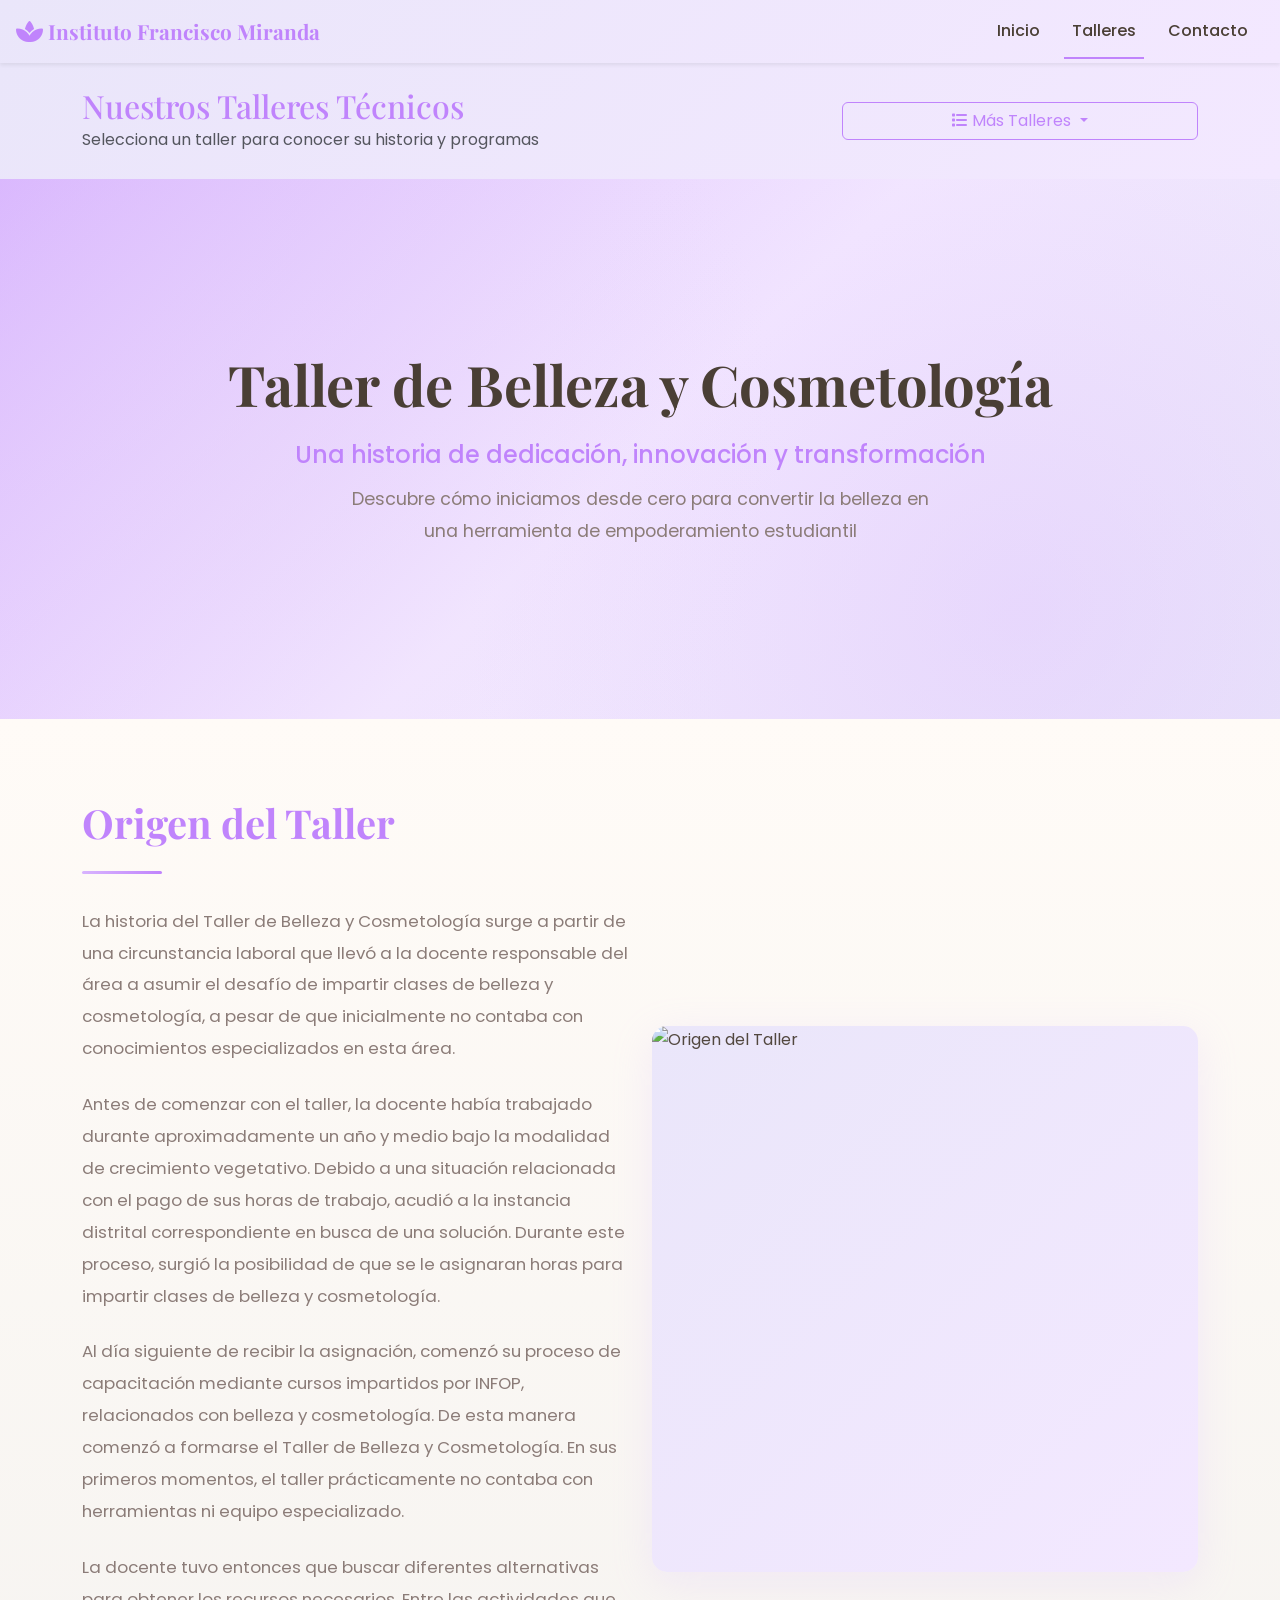
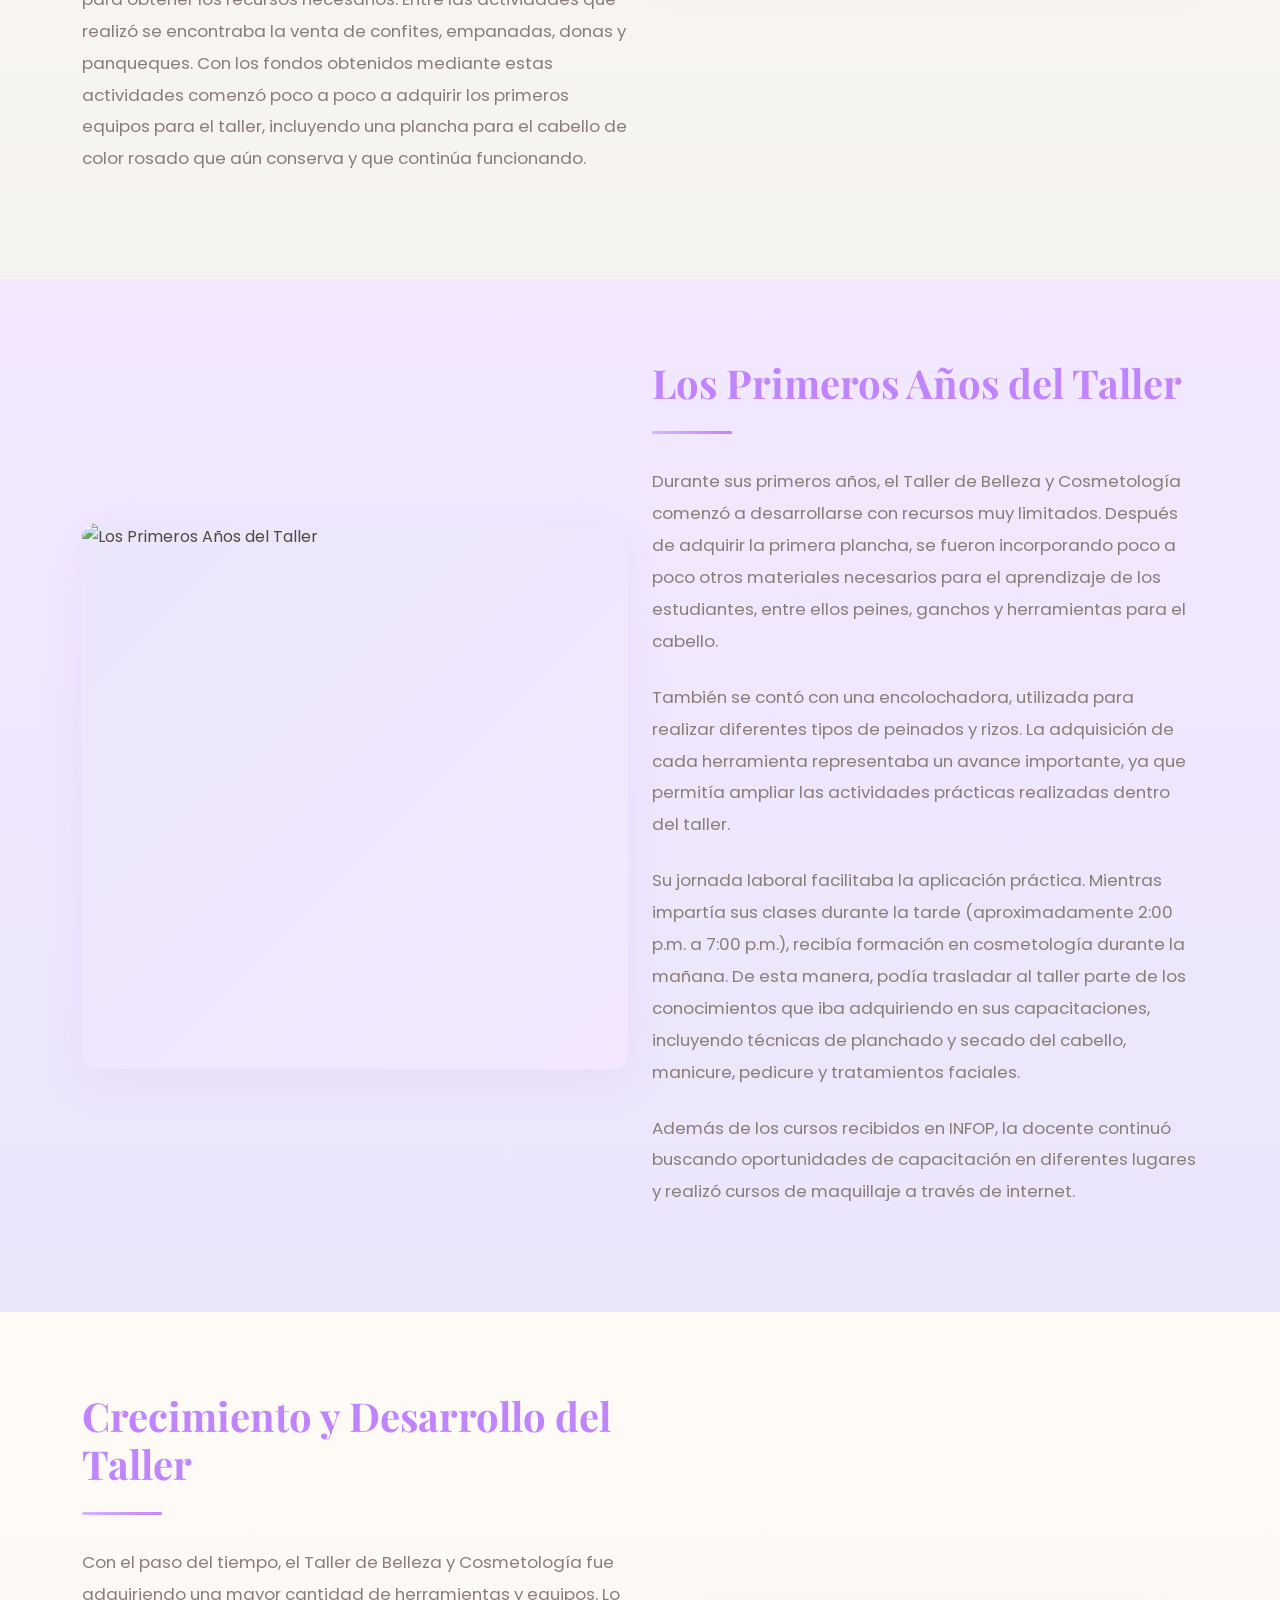
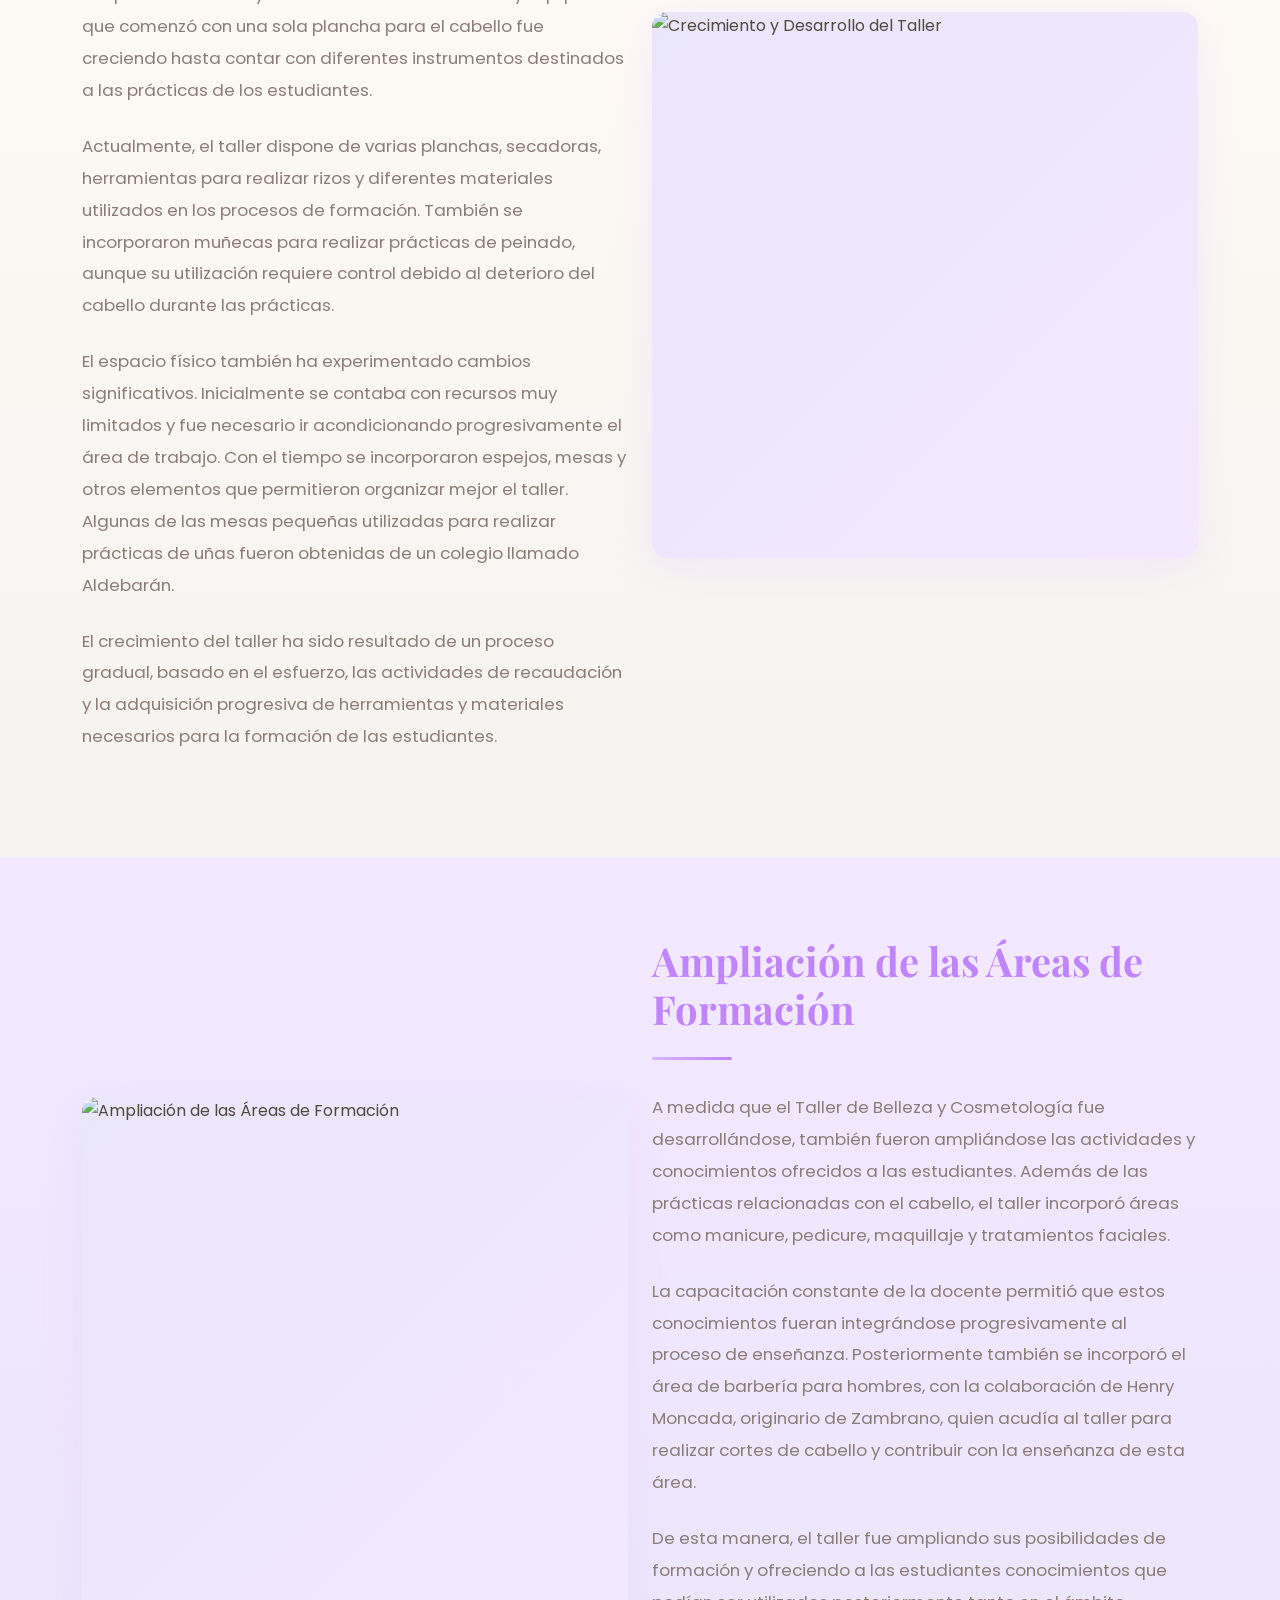
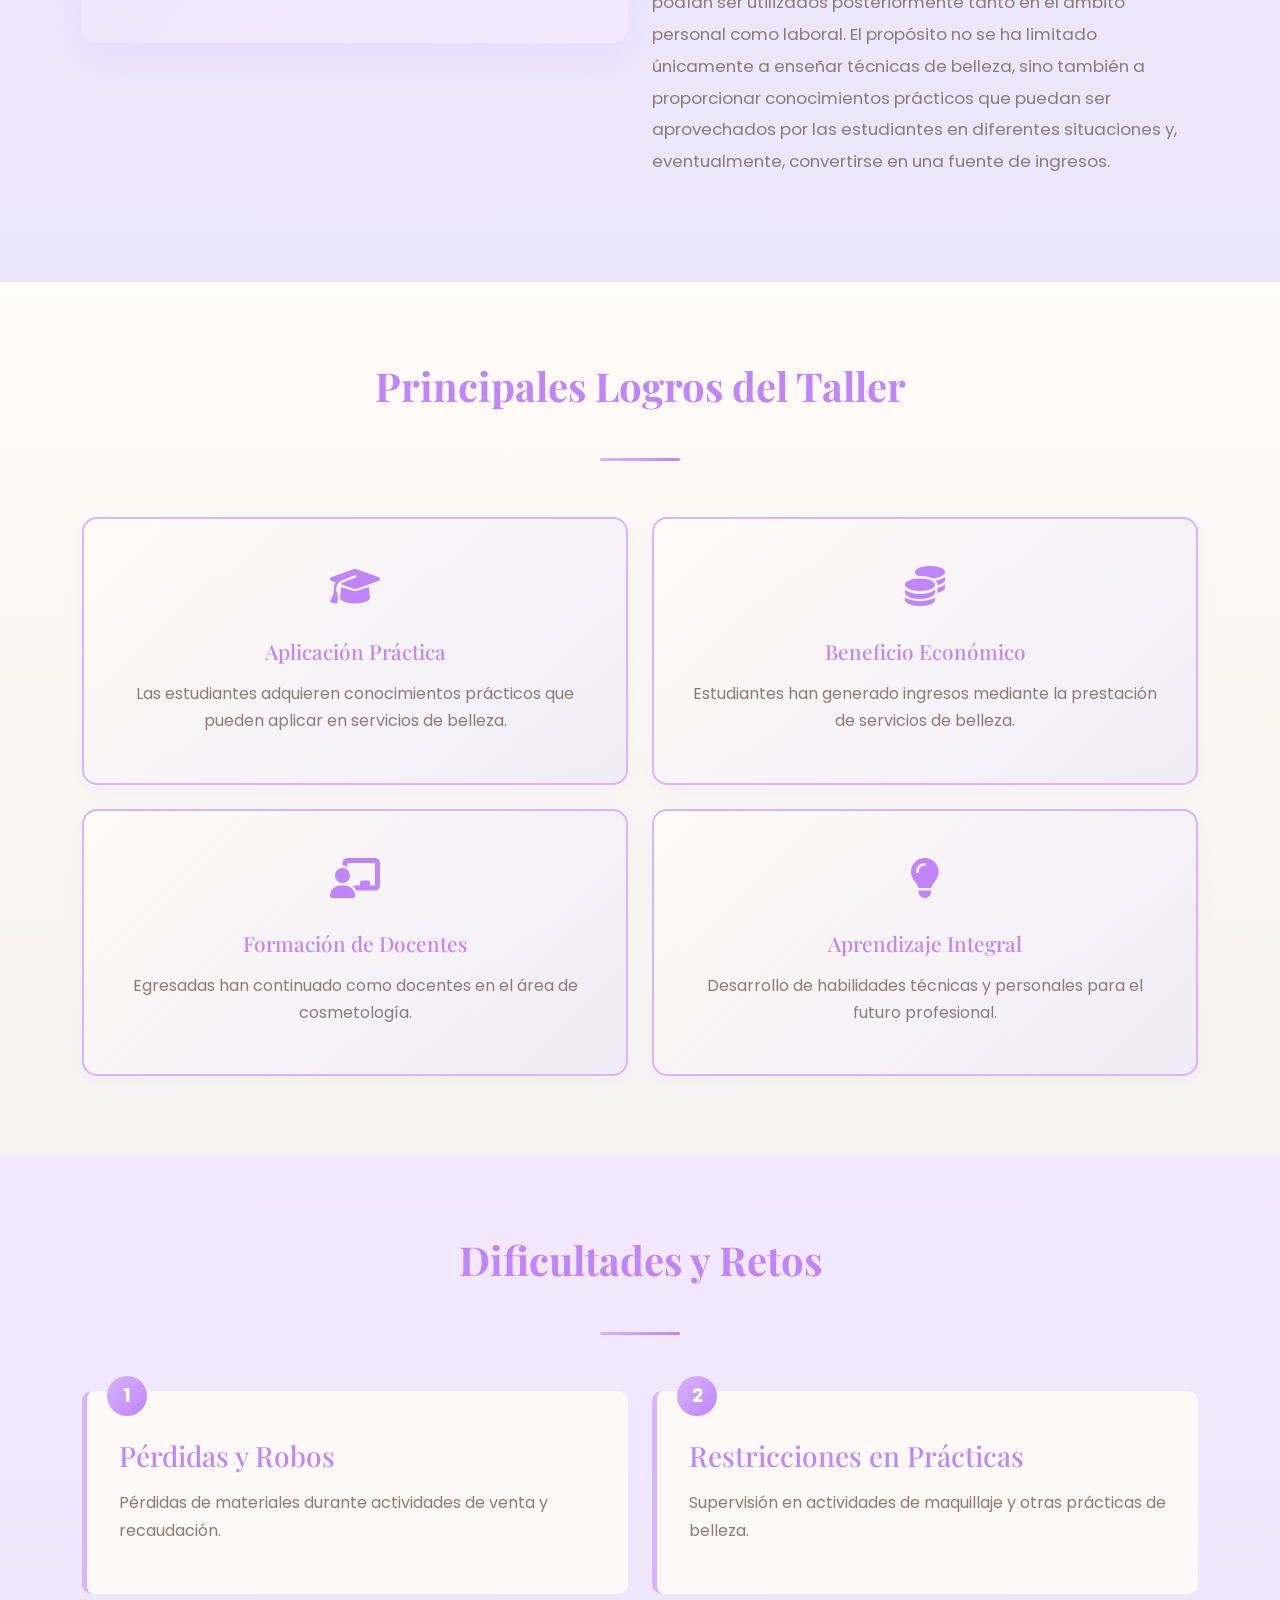
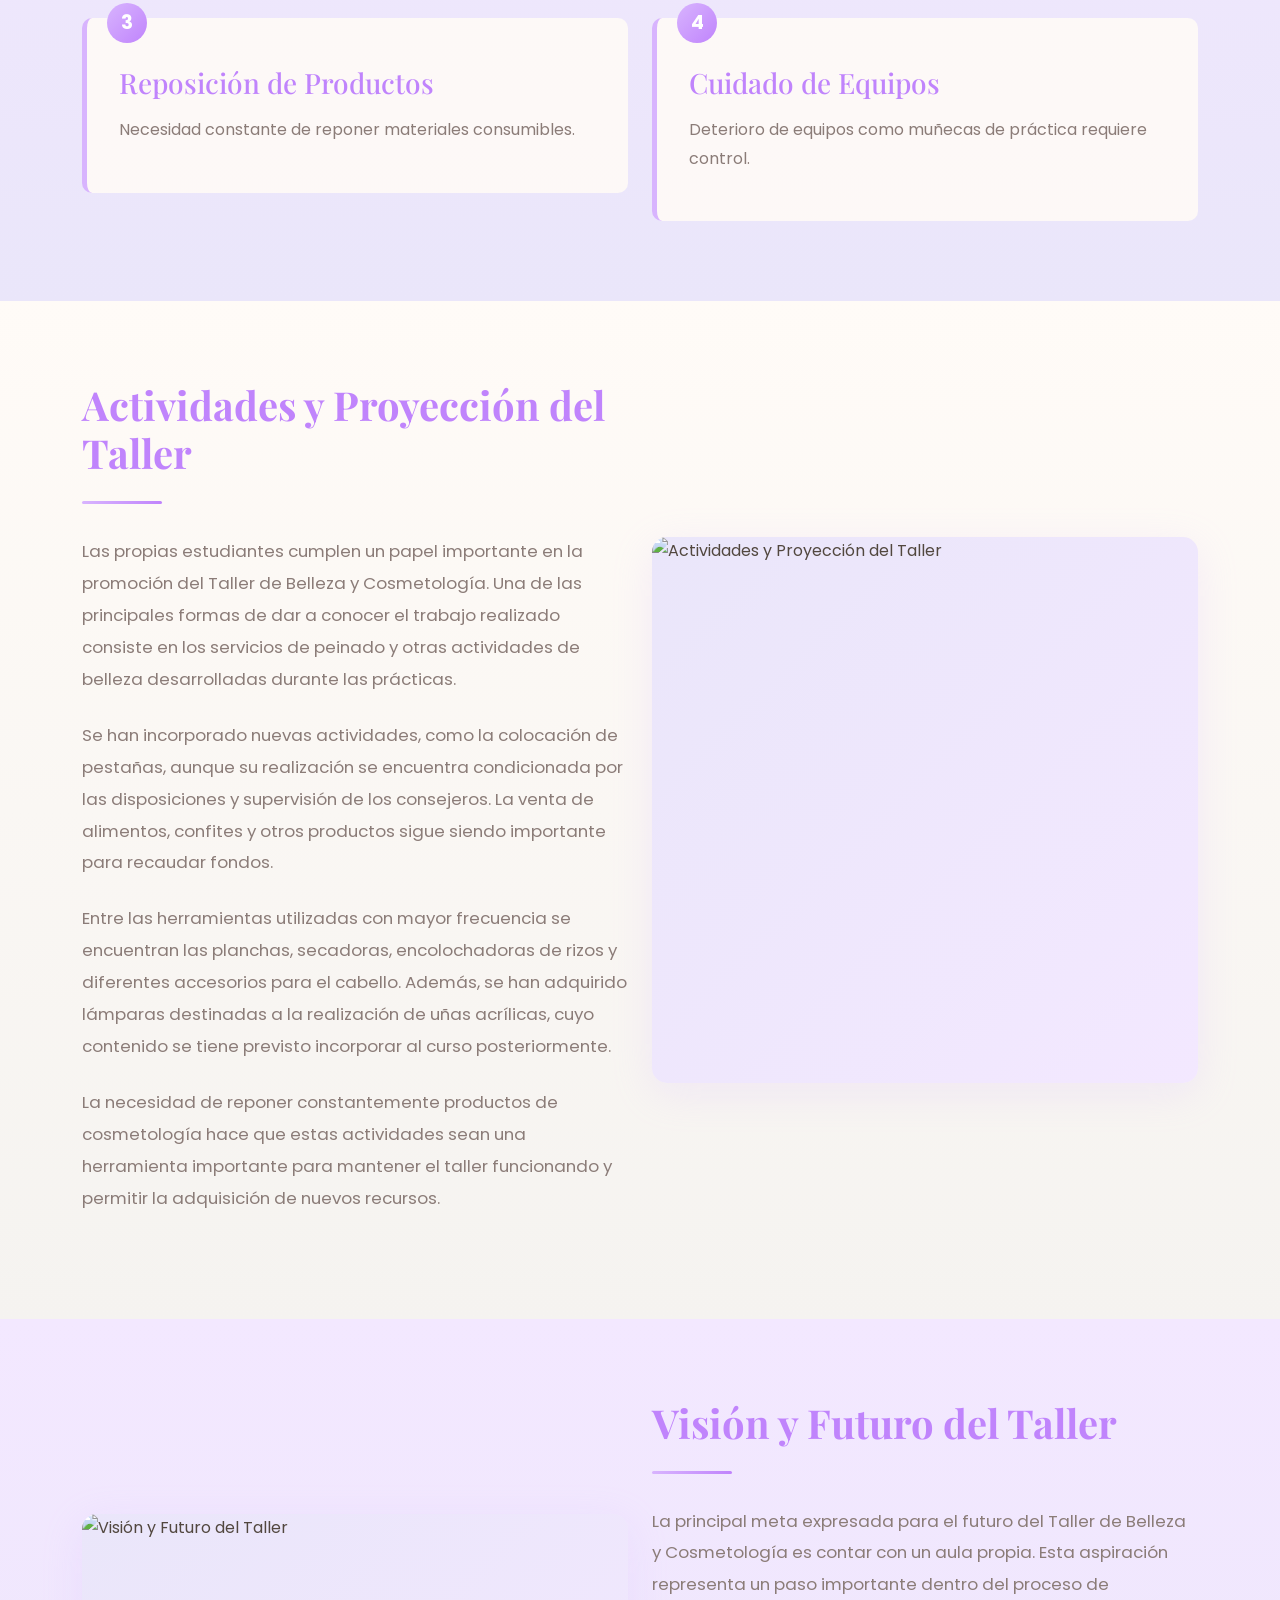
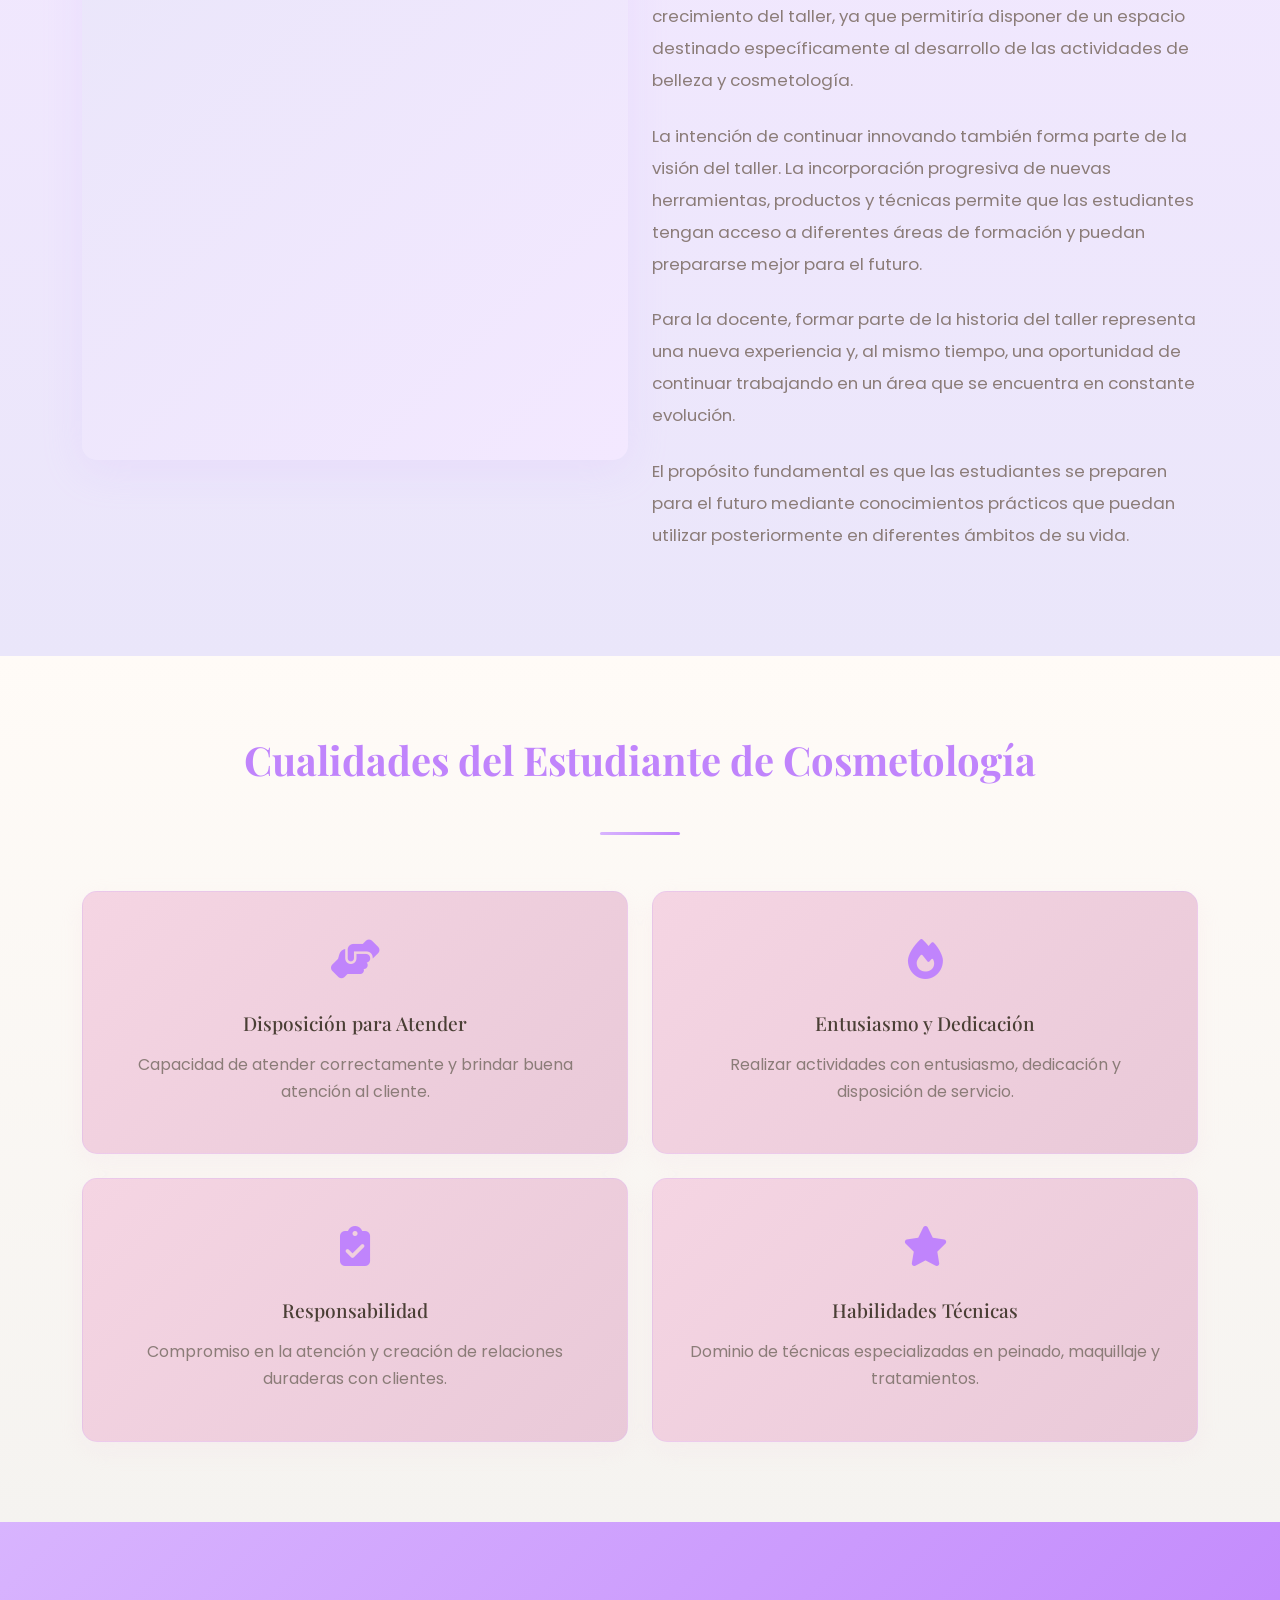
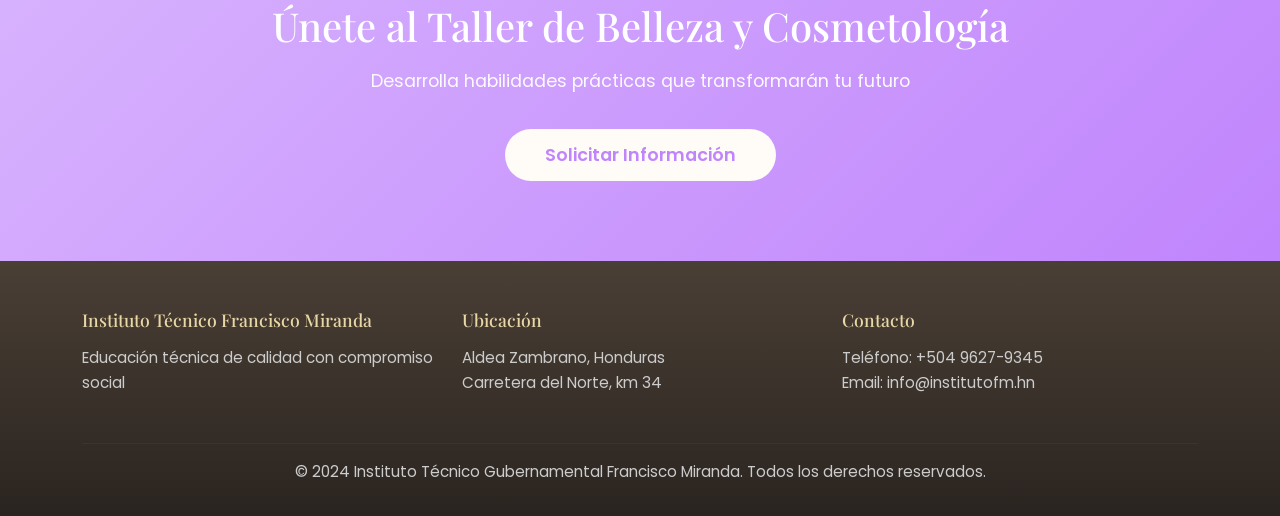
==== talleres.html @ 0678ad34 "aguegue parte de abajo de talleres y todos en cuestion" ====
<!DOCTYPE html>
<html lang="es">
<head>
    <meta charset="UTF-8" />
    <meta name="viewport" content="width=device-width, initial-scale=1.0" />
    <title>Talleres Técnicos - Instituto Técnico Francisco Miranda</title>
    <link href="https://cdn.jsdelivr.net/npm/bootstrap@5.3.2/dist/css/bootstrap.min.css" rel="stylesheet" />
    <link href="https://fonts.googleapis.com/css2?family=Playfair+Display:wght@400;600;700;800&family=Poppins:wght@300;400;500;600;700&display=swap" rel="stylesheet" />
    <link rel="stylesheet" href="https://cdnjs.cloudflare.com/ajax/libs/font-awesome/6.4.0/css/all.min.css" />
    <link rel="stylesheet" href="taller-belleza.css" />
</head>
<body>
    <!-- Navegación -->
    <header class="navbar-wrapper sticky-top shadow-sm">
        <nav class="navbar navbar-expand-lg navbar-light container-fluid px-3">
            <a class="navbar-brand fw-bold" href="index.html">
                <i class="fas fa-spa"></i> Instituto Francisco Miranda
            </a>
            <button class="navbar-toggler" type="button" data-bs-toggle="collapse" data-bs-target="#navbarNav">
                <span class="navbar-toggler-icon"></span>
            </button>
            <div class="collapse navbar-collapse" id="navbarNav">
                <ul class="navbar-nav ms-auto">
                    <li class="nav-item"><a class="nav-link" href="index.html">Inicio</a></li>
                    <li class="nav-item"><a class="nav-link active" href="talleres.html">Talleres</a></li>
                    <li class="nav-item"><a class="nav-link" href="index.html#contacto">Contacto</a></li>
                </ul>
            </div>
        </nav>
    </header>

    <main>
        <!-- Sección de selección de talleres (Dropdown dinámico) -->
        <section class="talleres-selector py-4" style="background: linear-gradient(135deg, #EAE6FA 0%, #F3E8FF 100%);">
            <div class="container">
                <div class="row align-items-center">
                    <div class="col-md-8">
                        <h2 class="mb-0" style="font-family: 'Playfair Display', serif; color: #C084FC;">Nuestros Talleres Técnicos</h2>
                        <p class="text-muted mb-0">Selecciona un taller para conocer su historia y programas</p>
                    </div>
                    <div class="col-md-4">
                        <div class="dropdown">
                            <button class="btn btn-outline-secondary dropdown-toggle w-100" type="button" id="talleresDropdown" data-bs-toggle="dropdown" aria-expanded="false" style="border-color: #C084FC; color: #C084FC;">
                                <i class="fas fa-list"></i> Más Talleres
                            </button>
                            <ul class="dropdown-menu w-100" aria-labelledby="talleresDropdown">
                                <li><a class="dropdown-item" href="#" data-taller="belleza">
                                    <i class="fas fa-spa"></i> Belleza y Cosmetología
                                </a></li>
                                <li><a class="dropdown-item" href="#" data-taller="carpinteria">
                                    <i class="fas fa-hammer"></i> Carpintería y Ebanistería
                                </a></li>
                                <li><hr class="dropdown-divider"></li>
                                <li><a class="dropdown-item disabled" href="#">
                                    <i class="fas fa-bolt"></i> Electricidad <span class="badge bg-warning text-dark ms-2">Próximamente</span>
                                </a></li>
                                <li><a class="dropdown-item disabled" href="#">
                                    <i class="fas fa-home"></i> Hogar <span class="badge bg-warning text-dark ms-2">Próximamente</span>
                                </a></li>
                                <li><a class="dropdown-item disabled" href="#">
                                    <i class="fas fa-scissors"></i> Costura y Confección <span class="badge bg-warning text-dark ms-2">Próximamente</span>
                                </a></li>
                            </ul>
                        </div>
                    </div>
                </div>
            </div>
        </section>

        <!-- Contenedor dinámico de talleres -->
        <div id="taller-content">
            <!-- El contenido se cargará aquí dinámicamente -->
            <div class="container py-5 text-center">
                <div class="spinner-border text-primary" role="status">
                    <span class="visually-hidden">Cargando...</span>
                </div>
                <p class="mt-3">Cargando contenido del taller...</p>
            </div>
        </div>
    </main>

    <!-- Footer -->
    <footer class="footer-section">
        <div class="container">
            <div class="row gy-4">
                <div class="col-md-4">
                    <h5>Instituto Técnico Francisco Miranda</h5>
                    <p>Educación técnica de calidad con compromiso social</p>
                </div>
                <div class="col-md-4">
                    <h5>Ubicación</h5>
                    <p>Aldea Zambrano, Honduras<br>Carretera del Norte, km 34</p>
                </div>
                <div class="col-md-4">
                    <h5>Contacto</h5>
                    <p>Teléfono: +504 9627-9345<br>Email: info@institutofm.hn</p>
                </div>
            </div>
            <hr class="footer-divider">
            <div class="text-center footer-bottom">
                <p>&copy; 2024 Instituto Técnico Gubernamental Francisco Miranda. Todos los derechos reservados.</p>
            </div>
        </div>
    </footer>

    <!-- Scripts -->
    <script src="https://cdn.jsdelivr.net/npm/bootstrap@5.3.2/dist/js/bootstrap.bundle.min.js"></script>
    <!-- Cargar datos de talleres primero -->
    <script src="js/talleres-data.js"></script>
    <!-- Luego cargar el sistema dinámico -->
    <script src="js/talleres-dinamico.js"></script>
    <!-- Script original del taller (para estilos y animaciones) -->
    <script src="taller-belleza.js"></script>
</body>
</html>
---- taller-belleza.css ----
/* ========================================
   ESTILOS TALLER DE BELLEZA Y COSMETOLOGÍA
   Diseño elegante con paleta morada pastel
   ======================================== */

/* ===== VARIABLES DE COLOR Y TIPOGRAFÍA ===== */
:root {
    /* Colores morados pastel y neutros */
    --lilac: #E9D8A6;
    --soft-lavender: #EAE6FA;
    --pastel-violet: #D8B4FE;
    --light-purple: #F3E8FF;
    --darker-purple: #C084FC;
    --soft-gray: #F5F3F0;
    --warm-gray: #D7CCC8;
    --rose-gold: #F5D5E3;
    --accent-rose: #E9C9D8;
    --text-dark: #4A3F35;
    --text-light: #8B7C78;
    --white-cream: #FFFBF7;

    /* Tipografía */
    --font-serif: 'Playfair Display', serif;
    --font-sans: 'Poppins', sans-serif;
}

/* ===== RESET Y ESTILOS GLOBALES ===== */
* {
    margin: 0;
    padding: 0;
    box-sizing: border-box;
}

html {
    scroll-behavior: smooth;
}

body {
    font-family: var(--font-sans);
    background-color: var(--white-cream);
    color: var(--text-dark);
    line-height: 1.8;
}

/* ===== NAVEGACIÓN ===== */
.navbar-wrapper {
    background: linear-gradient(135deg, var(--soft-lavender) 0%, var(--light-purple) 100%);
    box-shadow: 0 2px 8px rgba(216, 180, 254, 0.15);
}

.navbar-brand {
    color: var(--darker-purple) !important;
    font-size: 1.3rem;
    font-family: var(--font-serif);
    transition: all 0.3s ease;
}

.navbar-brand:hover {
    transform: scale(1.05);
    color: var(--pastel-violet) !important;
}

.navbar-brand i {
    font-size: 1.5rem;
}

.nav-link {
    color: var(--text-dark) !important;
    font-weight: 500;
    transition: all 0.3s ease;
    margin: 0 0.5rem;
    position: relative;
}

.nav-link::after {
    content: '';
    position: absolute;
    bottom: -5px;
    left: 0;
    width: 0;
    height: 2px;
    background-color: var(--darker-purple);
    transition: width 0.3s ease;
}

.nav-link:hover::after,
.nav-link.active::after {
    width: 100%;
}

/* ===== SECCIÓN HERO ===== */
.hero-taller {
    position: relative;
    min-height: 60vh;
    background: linear-gradient(135deg, var(--pastel-violet) 0%, var(--light-purple) 50%, var(--soft-lavender) 100%);
    display: flex;
    align-items: center;
    justify-content: center;
    overflow: hidden;
    padding: 4rem 1rem;
}

.hero-overlay-belleza {
    position: absolute;
    top: 0;
    left: 0;
    right: 0;
    bottom: 0;
    background: radial-gradient(circle at 20% 50%, rgba(232, 214, 250, 0.4) 0%, transparent 50%),
                radial-gradient(circle at 80% 80%, rgba(217, 180, 254, 0.3) 0%, transparent 50%);
    animation: gradientShift 8s ease infinite;
}

@keyframes gradientShift {
    0%, 100% { transform: scale(1); }
    50% { transform: scale(1.05); }
}

.hero-content-belleza {
    position: relative;
    z-index: 2;
    text-align: center;
    color: var(--text-dark);
}

.hero-title {
    font-family: var(--font-serif);
    font-size: 3.5rem;
    font-weight: 700;
    margin-bottom: 1rem;
    animation: fadeInDown 0.8s ease;
}

.hero-subtitle {
    font-size: 1.5rem;
    color: var(--darker-purple);
    margin-bottom: 0.5rem;
    font-weight: 500;
    animation: fadeInUp 0.8s ease 0.2s backwards;
}

.hero-description {
    font-size: 1.1rem;
    color: var(--text-light);
    max-width: 600px;
    margin: 0 auto;
    animation: fadeInUp 0.8s ease 0.4s backwards;
}

@keyframes fadeInDown {
    from {
        opacity: 0;
        transform: translateY(-30px);
    }
    to {
        opacity: 1;
        transform: translateY(0);
    }
}

@keyframes fadeInUp {
    from {
        opacity: 0;
        transform: translateY(30px);
    }
    to {
        opacity: 1;
        transform: translateY(0);
    }
}

/* ===== SECCIONES PRINCIPALES ===== */
.taller-container {
    padding: 0;
}

.taller-section {
    padding: 5rem 0;
    transition: all 0.3s ease;
}

.section-light {
    background: linear-gradient(180deg, var(--white-cream) 0%, var(--soft-gray) 100%);
}

.section-dark {
    background: linear-gradient(180deg, var(--light-purple) 0%, var(--soft-lavender) 100%);
}

.section-title {
    font-family: var(--font-serif);
    font-size: 2.5rem;
    font-weight: 700;
    color: var(--darker-purple);
    margin-bottom: 1.5rem;
    transition: all 0.3s ease;
}

.section-title:hover {
    color: var(--pastel-violet);
    transform: translateX(5px);
}

.section-divider {
    width: 80px;
    height: 3px;
    background: linear-gradient(90deg, var(--pastel-violet), var(--darker-purple));
    border-radius: 2px;
    margin-bottom: 2rem;
}

.section-text {
    font-size: 1.05rem;
    color: var(--text-light);
    margin-bottom: 1.5rem;
    line-height: 1.9;
}

/* ===== PLACEHOLDERS DE IMAGEN ===== */
.image-placeholder {
    position: relative;
    border-radius: 15px;
    overflow: hidden;
    aspect-ratio: 1 / 1;
    background: linear-gradient(135deg, var(--soft-lavender), var(--light-purple));
    box-shadow: 0 10px 40px rgba(216, 180, 254, 0.2);
    transition: all 0.4s ease;
    display: flex;
    align-items: center;
    justify-content: center;
    flex-direction: column;
    min-height: 350px;
}

.image-placeholder:hover {
    transform: translateY(-10px);
    box-shadow: 0 15px 50px rgba(216, 180, 254, 0.3);
}

.placeholder-img {
    width: 100%;
    height: 100%;
    object-fit: cover;
    opacity: 0.95;
    transition: opacity 0.3s ease;
}

.image-placeholder:hover .placeholder-img {
    opacity: 1;
}

.placeholder-text {
    position: absolute;
    text-align: center;
    color: var(--text-dark);
    pointer-events: none;
    opacity: 0;
    transition: opacity 0.3s ease;
    background: rgba(255, 251, 247, 0.95);
    padding: 1.5rem;
    border-radius: 12px;
}

.image-placeholder:hover .placeholder-text {
    opacity: 1;
}

.placeholder-text i {
    font-size: 2.5rem;
    color: var(--pastel-violet);
    margin-bottom: 0.5rem;
    display: block;
}

.placeholder-text p {
    font-size: 0.95rem;
    font-weight: 600;
    color: var(--text-dark);
}

/* ===== TARJETAS DE LOGROS ===== */
.achievement-card {
    background: linear-gradient(135deg, rgba(255, 251, 247, 0.8), rgba(234, 230, 250, 0.6));
    border: 2px solid var(--pastel-violet);
    border-radius: 15px;
    padding: 2rem;
    text-align: center;
    transition: all 0.4s ease;
    box-shadow: 0 5px 20px rgba(216, 180, 254, 0.1);
}

.achievement-card:hover {
    transform: translateY(-10px);
    box-shadow: 0 15px 40px rgba(216, 180, 254, 0.25);
    border-color: var(--darker-purple);
    background: linear-gradient(135deg, rgba(255, 251, 247, 1), rgba(243, 232, 255, 0.8));
}

.achievement-icon {
    font-size: 2.5rem;
    color: var(--darker-purple);
    margin-bottom: 1rem;
    transition: all 0.3s ease;
}

.achievement-card:hover .achievement-icon {
    color: var(--pastel-violet);
    transform: scale(1.2) rotate(-5deg);
}

.achievement-card h3 {
    font-family: var(--font-serif);
    font-size: 1.3rem;
    color: var(--darker-purple);
    margin-bottom: 1rem;
}

.achievement-card p {
    color: var(--text-light);
    line-height: 1.7;
}

/* ===== TARJETAS DE RETOS ===== */
.challenge-card {
    background: rgba(255, 251, 247, 0.9);
    border-left: 5px solid var(--pastel-violet);
    border-radius: 10px;
    padding: 2rem;
    transition: all 0.3s ease;
    position: relative;
}

.challenge-card:hover {
    transform: translateX(10px);
    box-shadow: 0 10px 30px rgba(216, 180, 254, 0.2);
    border-left-color: var(--darker-purple);
}

.challenge-number {
    position: absolute;
    top: -15px;
    left: 20px;
    width: 40px;
    height: 40px;
    background: linear-gradient(135deg, var(--pastel-violet), var(--darker-purple));
    border-radius: 50%;
    display: flex;
    align-items: center;
    justify-content: center;
    font-weight: bold;
    color: white;
    font-size: 1.2rem;
}

.challenge-card h3 {
    font-family: var(--font-serif);
    color: var(--darker-purple);
    margin-bottom: 1rem;
    margin-top: 1rem;
}

.challenge-card p {
    color: var(--text-light);
}

/* ===== TARJETAS DE CUALIDADES ===== */
.quality-card {
    background: linear-gradient(135deg, var(--rose-gold) 0%, var(--accent-rose) 100%);
    border-radius: 15px;
    padding: 2rem;
    text-align: center;
    transition: all 0.4s ease;
    box-shadow: 0 8px 25px rgba(245, 213, 227, 0.2);
    border: 1px solid rgba(217, 180, 254, 0.3);
}

.quality-card:hover {
    transform: translateY(-8px) scale(1.02);
    box-shadow: 0 12px 35px rgba(216, 180, 254, 0.3);
}

.quality-icon {
    font-size: 2.5rem;
    color: var(--darker-purple);
    margin-bottom: 1rem;
    transition: all 0.3s ease;
}

.quality-card:hover .quality-icon {
    color: var(--pastel-violet);
    transform: scale(1.3);
}

.quality-card h3 {
    font-family: var(--font-serif);
    font-size: 1.2rem;
    color: var(--text-dark);
    margin-bottom: 1rem;
}

.quality-card p {
    color: var(--text-light);
    line-height: 1.7;
}

/* ===== SECCIÓN DE LLAMADA A LA ACCIÓN ===== */
.cta-section {
    background: linear-gradient(135deg, var(--pastel-violet) 0%, var(--darker-purple) 100%);
    color: white;
    padding: 5rem 2rem;
    text-align: center;
}

.cta-section h2 {
    font-family: var(--font-serif);
    font-size: 2.5rem;
    margin-bottom: 1rem;
}

.cta-section p {
    font-size: 1.1rem;
    margin-bottom: 2rem;
    opacity: 0.95;
}

.btn-cta {
    background: var(--white-cream);
    color: var(--darker-purple);
    padding: 0.8rem 2.5rem;
    font-size: 1.1rem;
    font-weight: 600;
    border: none;
    border-radius: 50px;
    transition: all 0.3s ease;
    display: inline-block;
    text-decoration: none;
}

.btn-cta:hover {
    background: var(--soft-gray);
    transform: scale(1.05);
    box-shadow: 0 10px 30px rgba(0, 0, 0, 0.2);
    color: var(--pastel-violet);
}

/* ===== FOOTER ===== */
.footer-section {
    background: linear-gradient(180deg, var(--text-dark) 0%, #2a2420 100%);
    color: white;
    padding: 3rem 1rem 1rem;
}

.footer-section h5 {
    font-family: var(--font-serif);
    color: var(--lilac);
    margin-bottom: 1rem;
    font-size: 1.1rem;
}

.footer-section p {
    color: #ccc;
    font-size: 0.95rem;
    line-height: 1.6;
}

.footer-divider {
    border-color: rgba(216, 180, 254, 0.2);
    margin: 2rem 0 1rem;
}

.footer-bottom {
    color: #999;
    font-size: 0.9rem;
}

/* ===== RESPONSIVE DESIGN ===== */
@media (max-width: 1024px) {
    .hero-title {
        font-size: 2.5rem;
    }

    .section-title {
        font-size: 2rem;
    }

    .taller-section {
        padding: 3rem 0;
    }
}

@media (max-width: 768px) {
    .hero-taller {
        min-height: 50vh;
        padding: 3rem 1rem;
    }

    .hero-title {
        font-size: 2rem;
    }

    .hero-subtitle {
        font-size: 1.2rem;
    }

    .section-title {
        font-size: 1.6rem;
    }

    .section-divider {
        width: 60px;
        margin-bottom: 1.5rem;
    }

    .image-placeholder {
        min-height: 250px;
        aspect-ratio: auto;
    }

    .nav-link {
        margin: 0.25rem 0;
    }

    .cta-section h2 {
        font-size: 1.8rem;
    }

    .achievement-card,
    .quality-card {
        padding: 1.5rem;
    }

    .challenge-card {
        padding: 1.5rem;
        margin-left: 1rem;
    }
}

@media (max-width: 576px) {
    .hero-taller {
        min-height: 40vh;
    }

    .hero-title {
        font-size: 1.5rem;
    }

    .hero-subtitle {
        font-size: 1rem;
    }

    .hero-description {
        font-size: 0.95rem;
    }

    .section-title {
        font-size: 1.4rem;
    }

    .section-text {
        font-size: 0.95rem;
    }

    .image-placeholder {
        min-height: 200px;
    }

    .taller-section {
        padding: 2rem 0;
    }

    .navbar-brand {
        font-size: 1rem;
    }

    .cta-section {
        padding: 3rem 1.5rem;
    }

    .cta-section h2 {
        font-size: 1.4rem;
    }
}

/* ===== ANIMACIONES Y TRANSICIONES ===== */
@keyframes slideIn {
    from {
        opacity: 0;
        transform: translateX(-20px);
    }
    to {
        opacity: 1;
        transform: translateX(0);
    }
}

.section-light .row > div {
    animation: slideIn 0.6s ease;
}

/* Efecto de scroll suave para elementos */
.taller-section {
    opacity: 0;
    animation: fadeInUp 0.8s ease forwards;
}

/* Mejora de accesibilidad */
@media (prefers-reduced-motion: reduce) {
    * {
        animation: none !important;
        transition: none !important;
    }
}

/* Focus visible para navegación por teclado */
.nav-link:focus-visible,
.btn-cta:focus-visible,
.achievement-card:focus-visible,
.quality-card:focus-visible {
    outline: 2px solid var(--pastel-violet);
    outline-offset: 2px;
}
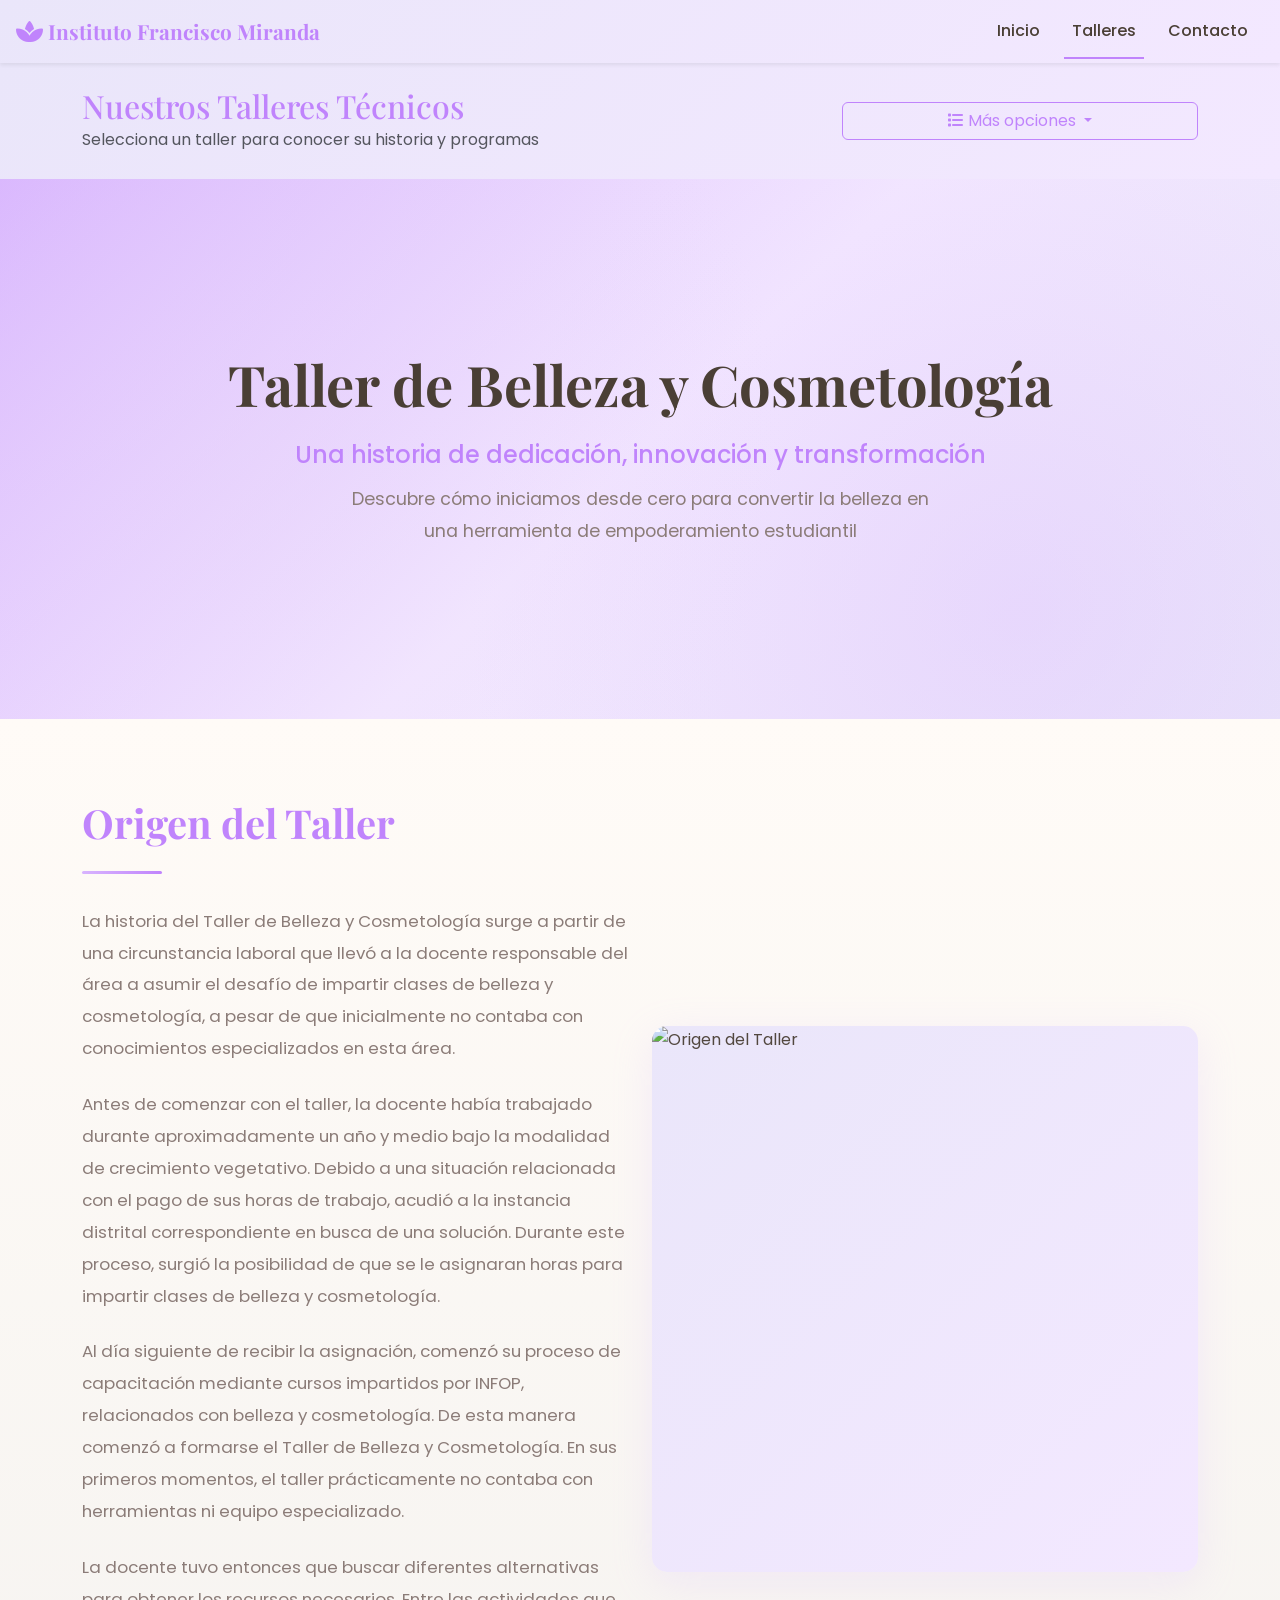
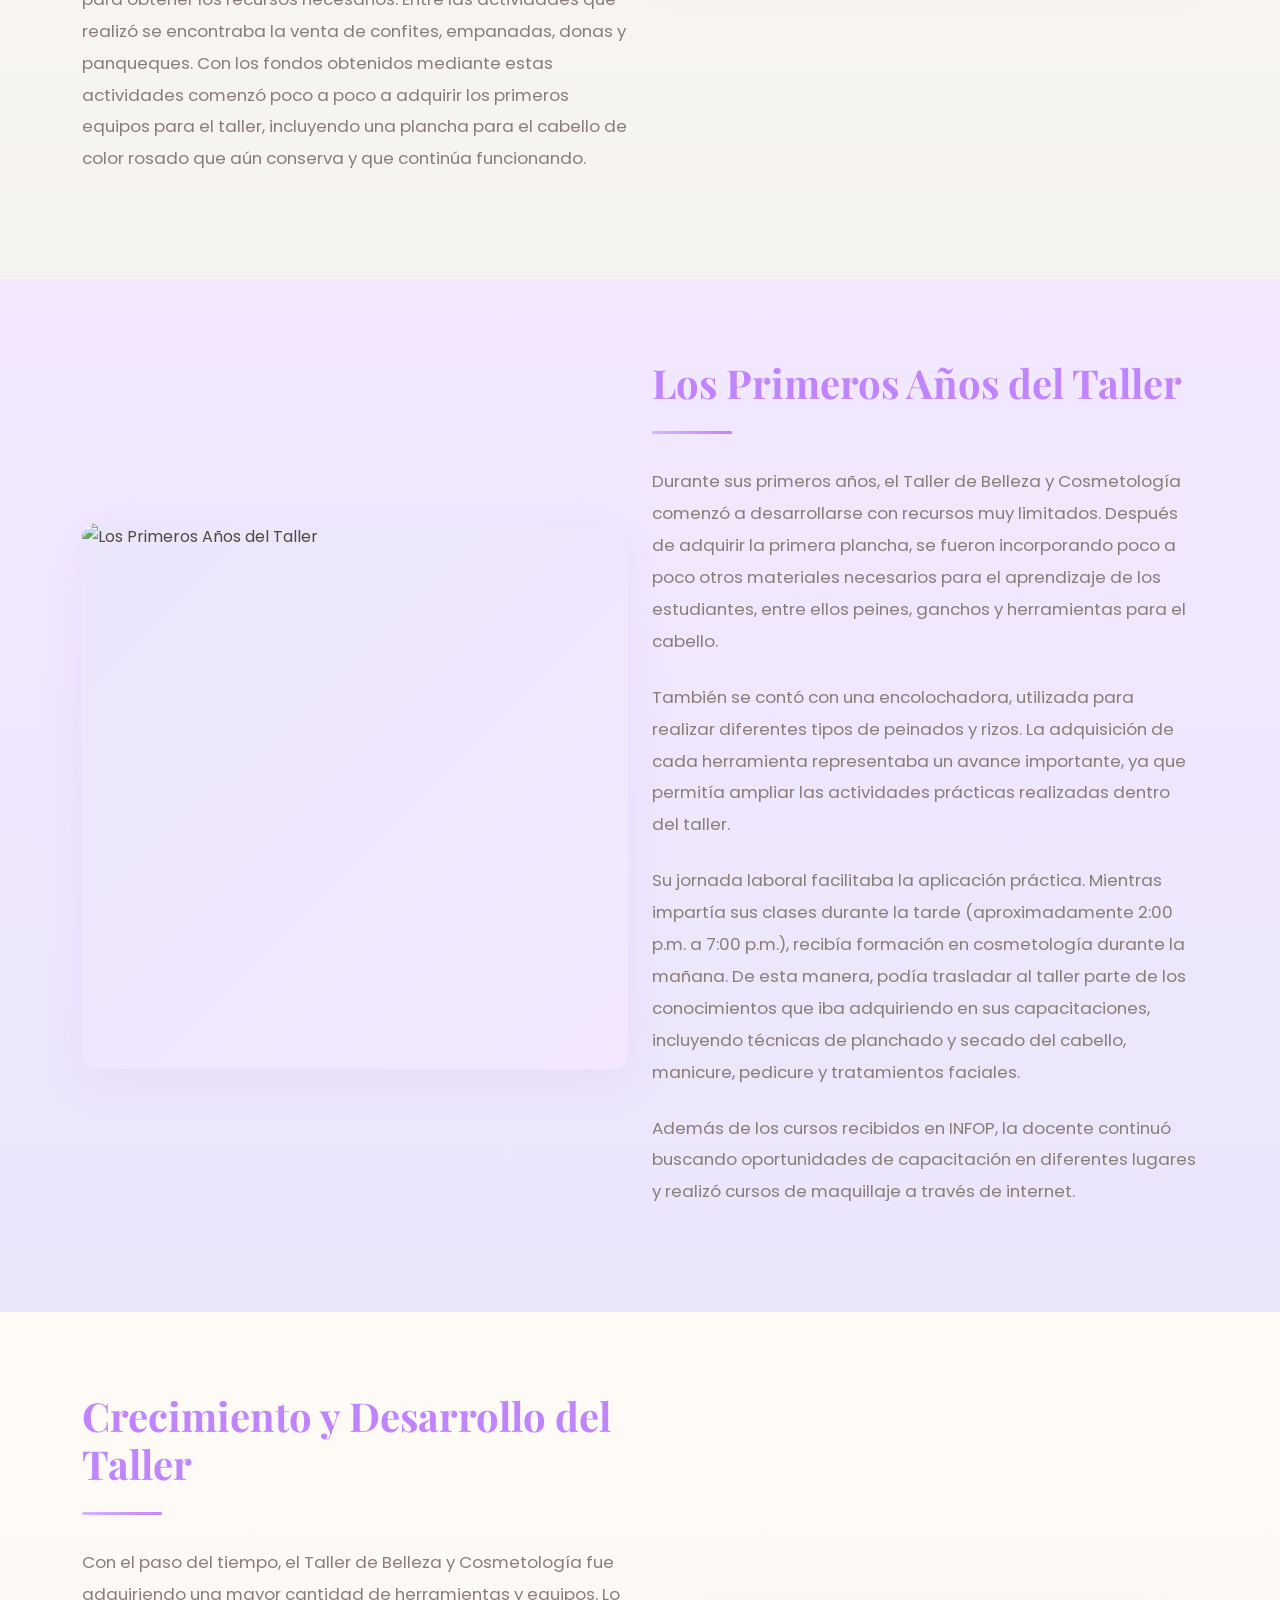
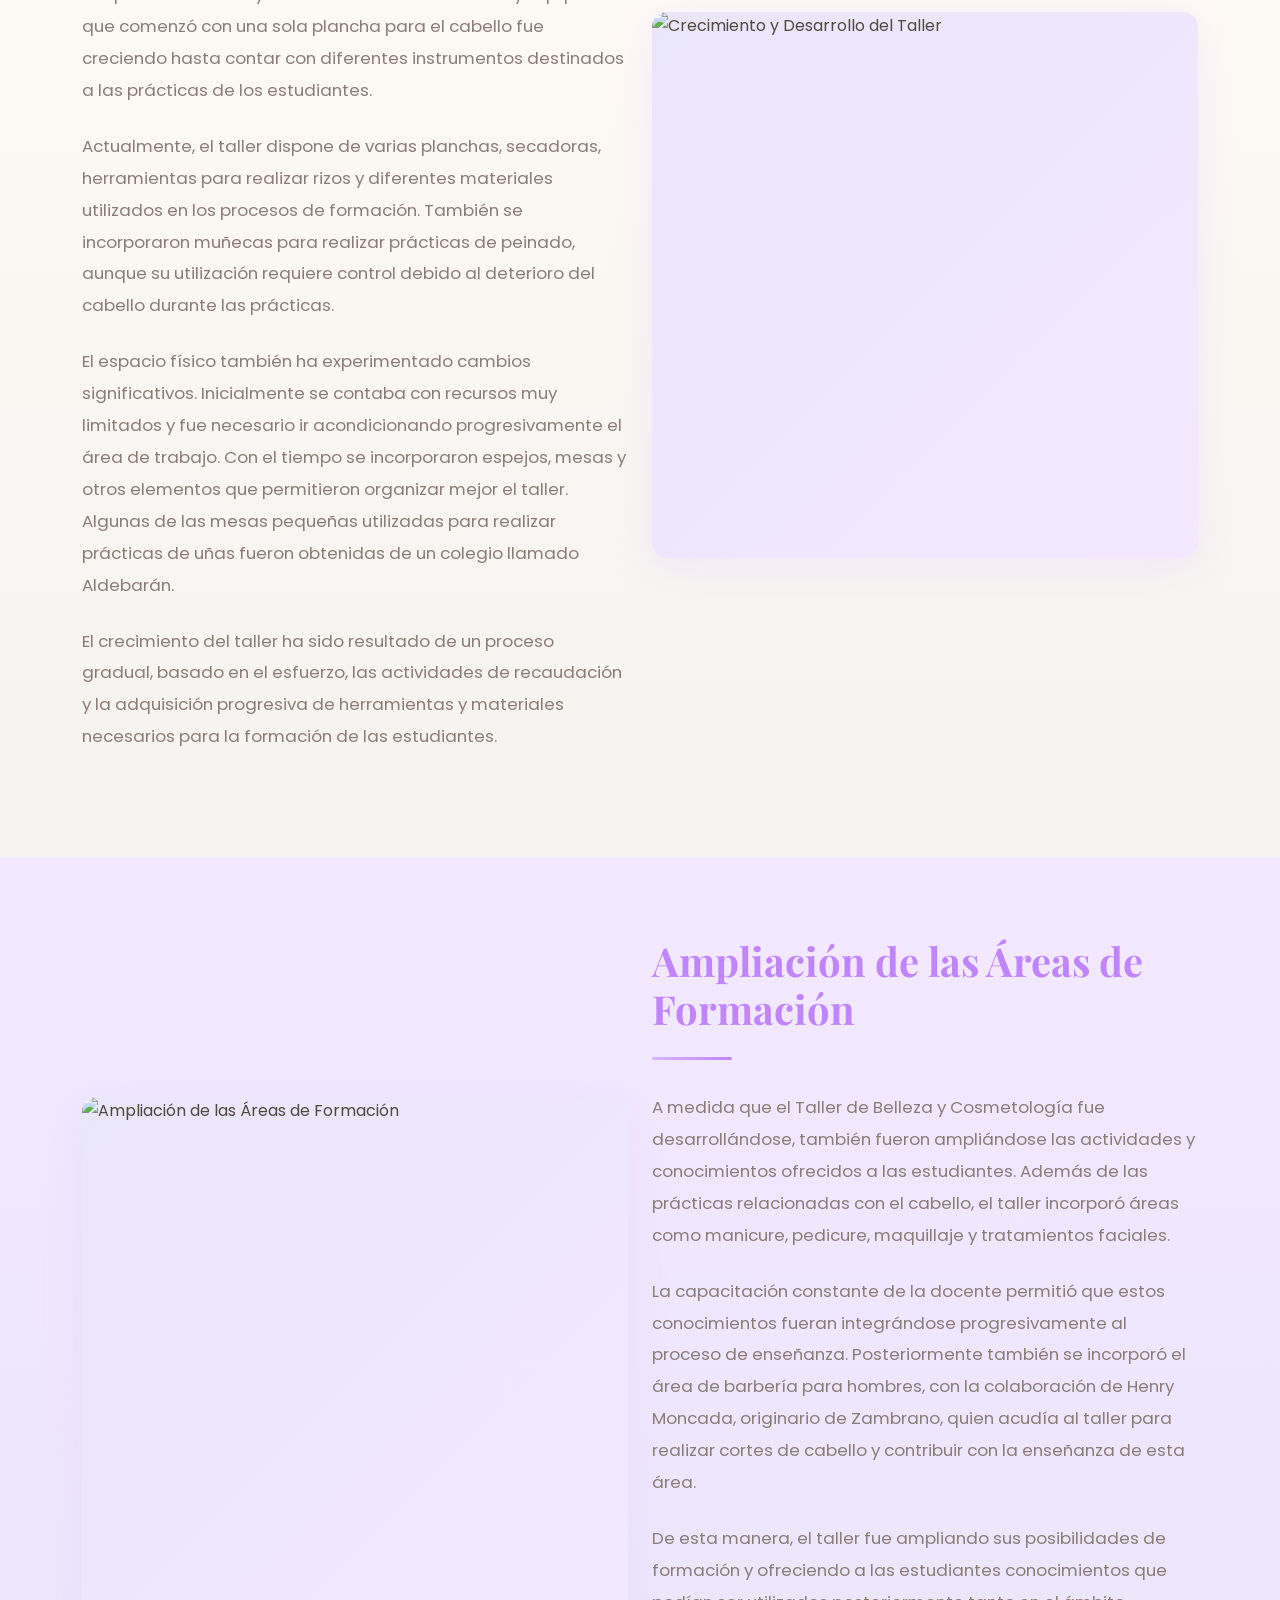
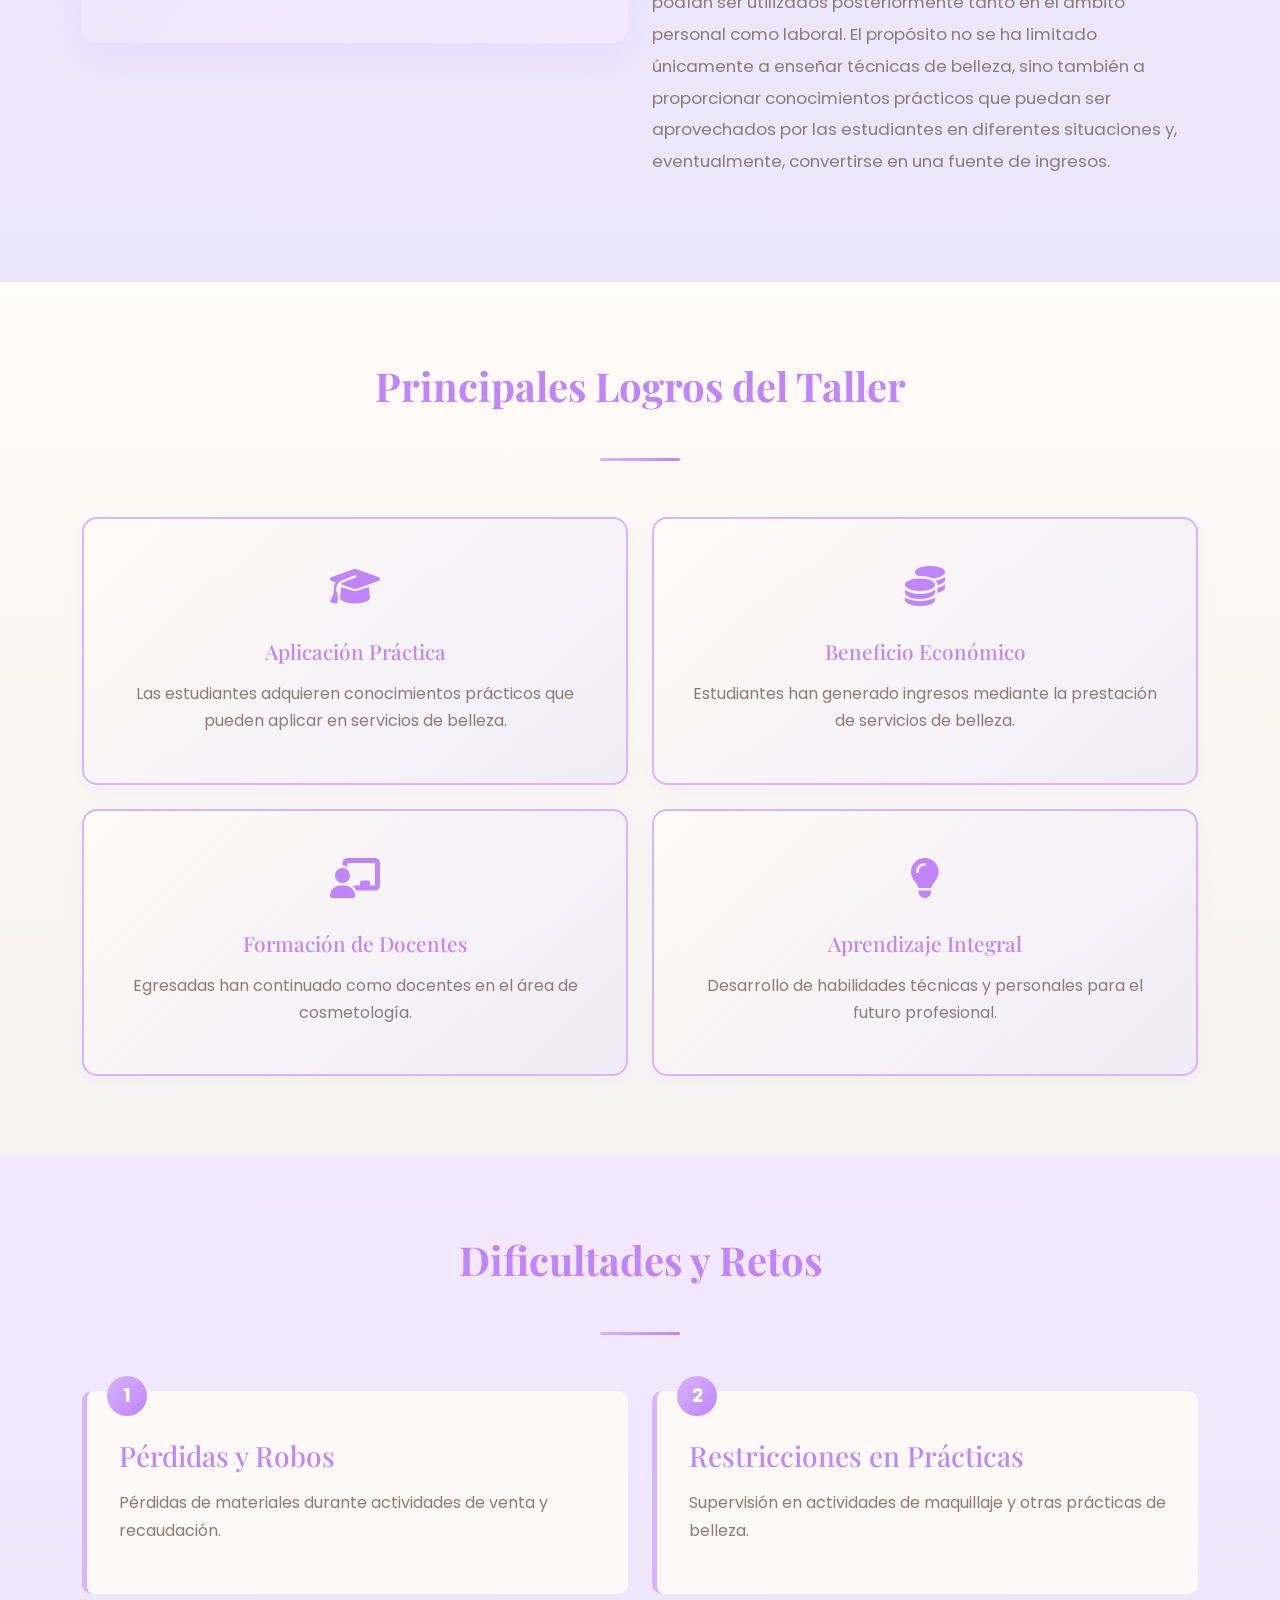
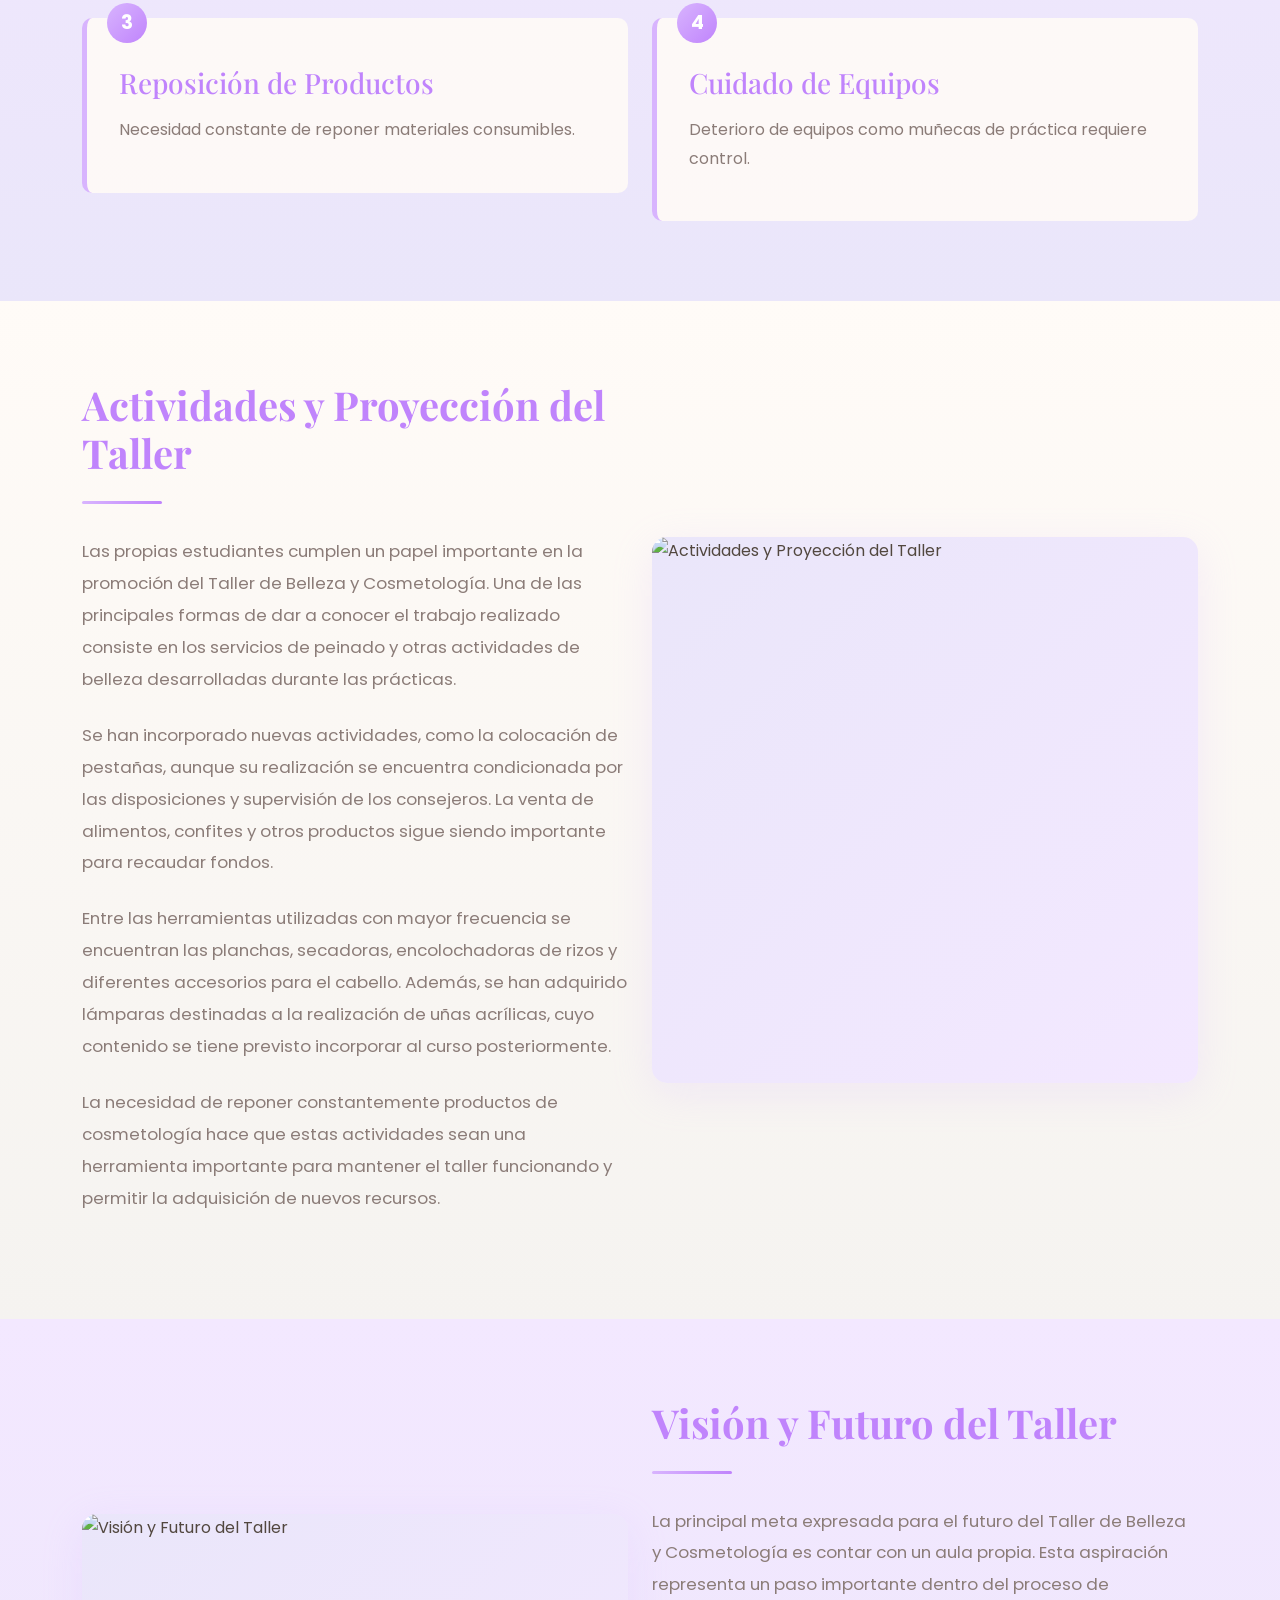
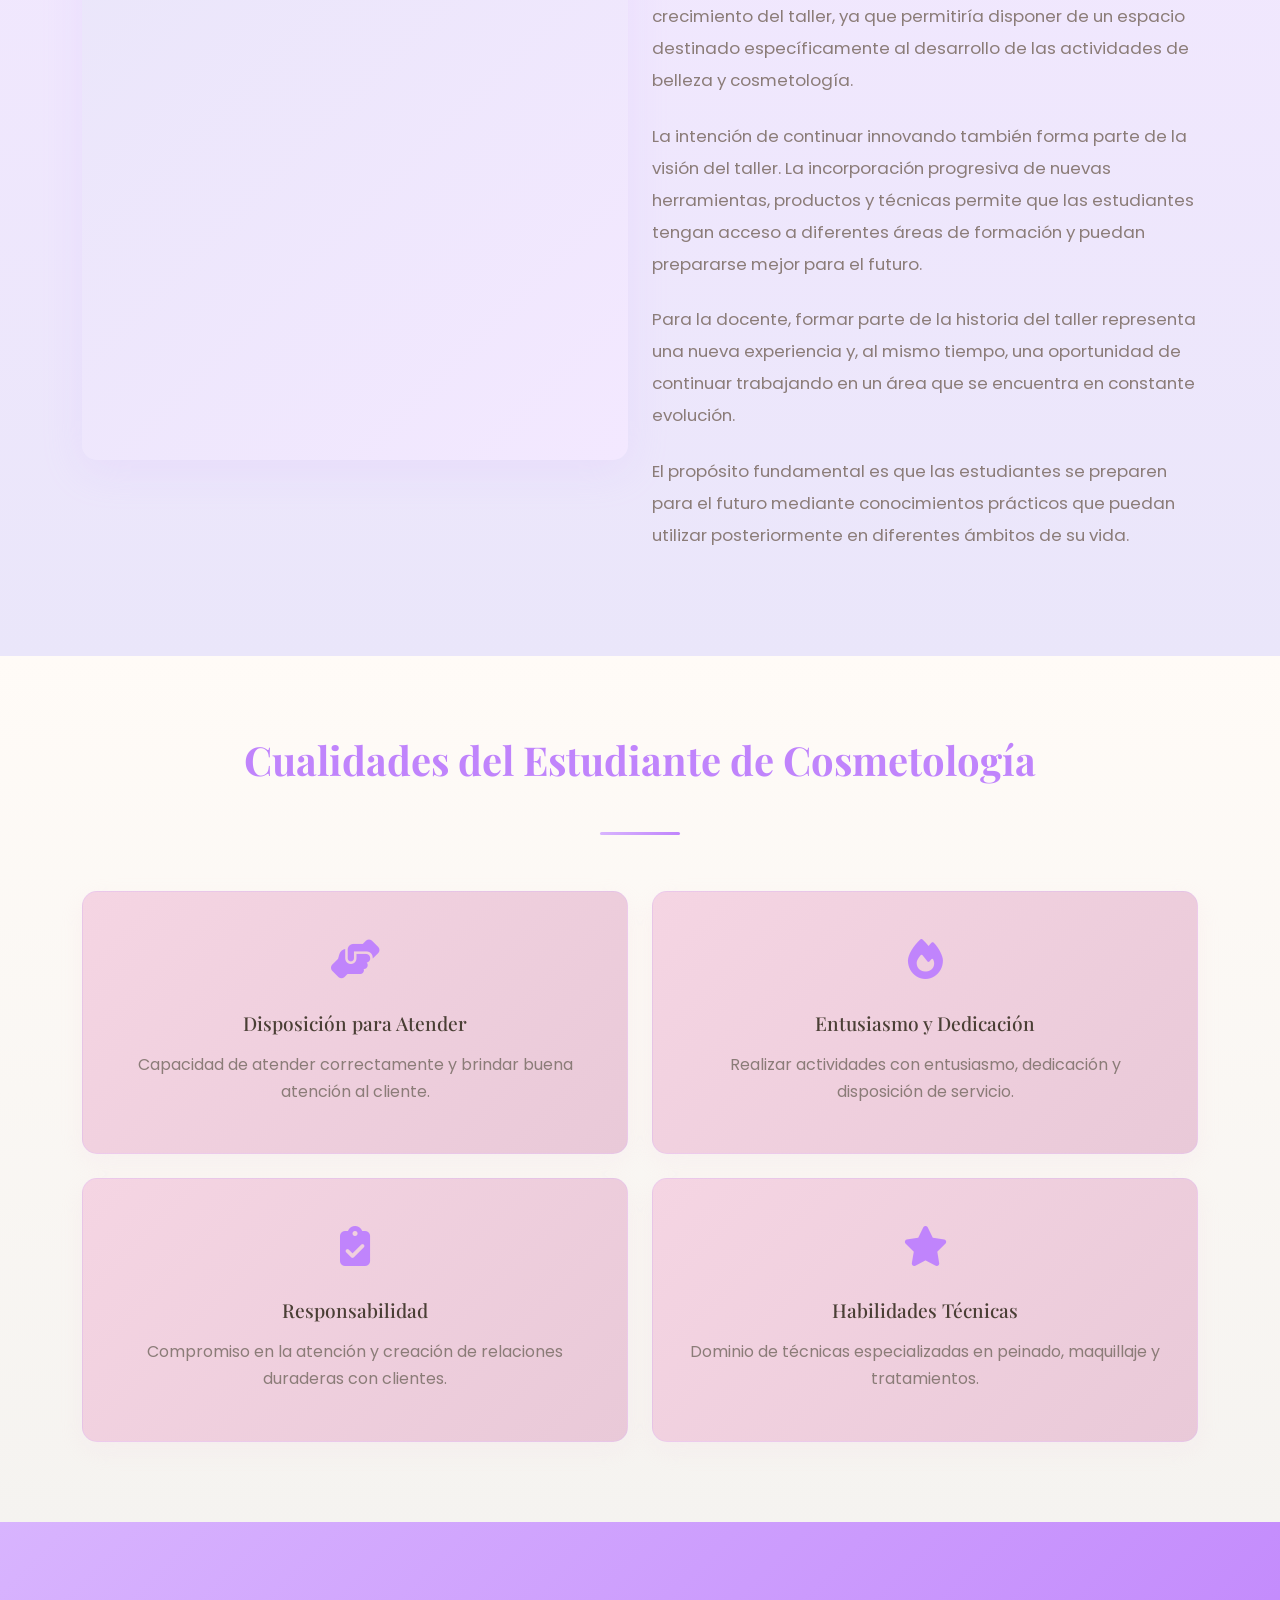
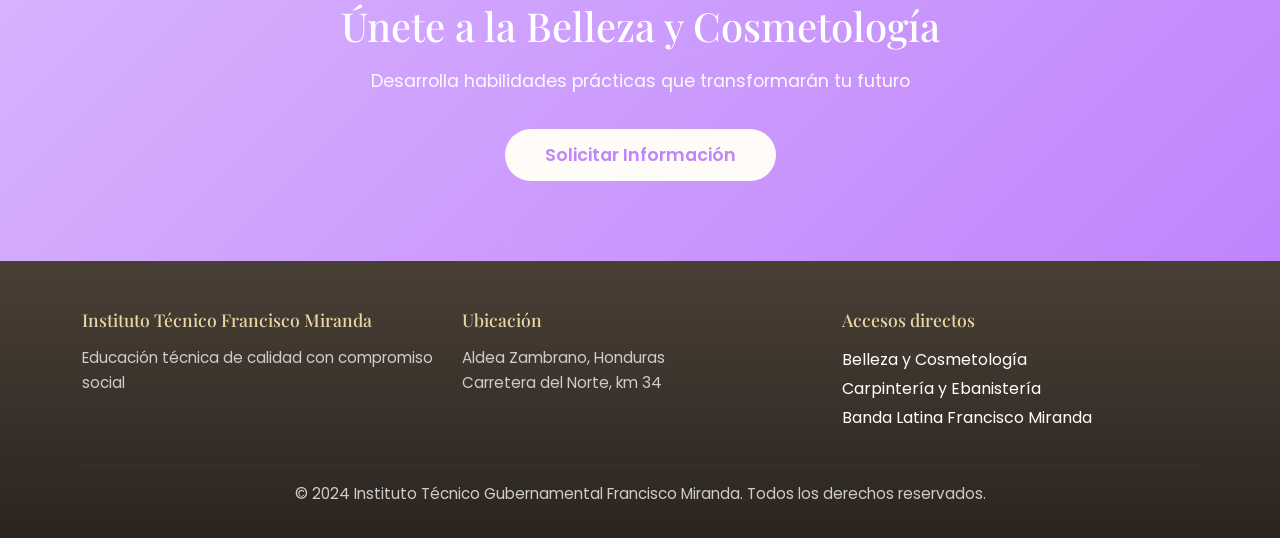
==== commit 085908bf: "Imagen de profe Dino Merino" ====
--- a/talleres.html
+++ b/talleres.html
@@ -41,7 +41,7 @@
                     <div class="col-md-4">
                         <div class="dropdown">
                             <button class="btn btn-outline-secondary dropdown-toggle w-100" type="button" id="talleresDropdown" data-bs-toggle="dropdown" aria-expanded="false" style="border-color: #C084FC; color: #C084FC;">
-                                <i class="fas fa-list"></i> Más Talleres
+                                <i class="fas fa-list"></i> Más opciones
                             </button>
                             <ul class="dropdown-menu w-100" aria-labelledby="talleresDropdown">
                                 <li><a class="dropdown-item" href="#" data-taller="belleza">
@@ -92,8 +92,12 @@
                     <p>Aldea Zambrano, Honduras<br>Carretera del Norte, km 34</p>
                 </div>
                 <div class="col-md-4">
-                    <h5>Contacto</h5>
-                    <p>Teléfono: +504 9627-9345<br>Email: info@institutofm.hn</p>
+                    <h5>Accesos directos</h5>
+                    <ul class="list-unstyled mb-0">
+                        <li><a href="talleres.html?taller=belleza" class="text-white text-decoration-none">Belleza y Cosmetología</a></li>
+                        <li><a href="talleres.html?taller=carpinteria" class="text-white text-decoration-none">Carpintería y Ebanistería</a></li>
+                        <li><a href="talleres.html?taller=banda" class="text-white text-decoration-none">Banda Latina Francisco Miranda</a></li>
+                    </ul>
                 </div>
             </div>
             <hr class="footer-divider">
--- a/taller-belleza.css
+++ b/taller-belleza.css
@@ -19,9 +19,40 @@
     --text-light: #8B7C78;
     --white-cream: #FFFBF7;
 
+    /* Tema por defecto: belleza */
+    --theme-primary: var(--pastel-violet);
+    --theme-secondary: var(--light-purple);
+    --theme-tertiary: var(--soft-lavender);
+    --theme-accent: var(--darker-purple);
+    --theme-contrast: var(--white-cream);
+
     /* Tipografía */
     --font-serif: 'Playfair Display', serif;
     --font-sans: 'Poppins', sans-serif;
+}
+
+.hero-taller-belleza {
+    --theme-primary: var(--pastel-violet);
+    --theme-secondary: var(--light-purple);
+    --theme-tertiary: var(--soft-lavender);
+    --theme-accent: var(--darker-purple);
+    --theme-contrast: var(--white-cream);
+}
+
+.hero-taller-carpinteria {
+    --theme-primary: #F8C79A;
+    --theme-secondary: #FDE1BE;
+    --theme-tertiary: #FFF1E2;
+    --theme-accent: #D97706;
+    --theme-contrast: #FFF9F2;
+}
+
+.hero-taller-banda {
+    --theme-primary: #1d3557;
+    --theme-secondary: #d9caa4;
+    --theme-tertiary: #edf2ff;
+    --theme-accent: #c89b2a;
+    --theme-contrast: #fffaf0;
 }
 
 /* ===== RESET Y ESTILOS GLOBALES ===== */
@@ -92,7 +123,7 @@
 .hero-taller {
     position: relative;
     min-height: 60vh;
-    background: linear-gradient(135deg, var(--pastel-violet) 0%, var(--light-purple) 50%, var(--soft-lavender) 100%);
+    background: linear-gradient(135deg, var(--theme-primary) 0%, var(--theme-secondary) 50%, var(--theme-tertiary) 100%);
     display: flex;
     align-items: center;
     justify-content: center;
@@ -111,6 +142,28 @@
     animation: gradientShift 8s ease infinite;
 }
 
+.hero-overlay-carpinteria {
+    position: absolute;
+    top: 0;
+    left: 0;
+    right: 0;
+    bottom: 0;
+    background: radial-gradient(circle at 20% 50%, rgba(255, 180, 96, 0.35) 0%, transparent 50%),
+                radial-gradient(circle at 80% 80%, rgba(248, 199, 154, 0.35) 0%, transparent 50%);
+    animation: gradientShift 8s ease infinite;
+}
+
+.hero-overlay-banda {
+    position: absolute;
+    top: 0;
+    left: 0;
+    right: 0;
+    bottom: 0;
+    background: radial-gradient(circle at 20% 50%, rgba(29, 53, 87, 0.35) 0%, transparent 50%),
+                radial-gradient(circle at 80% 80%, rgba(200, 155, 42, 0.28) 0%, transparent 50%);
+    animation: gradientShift 8s ease infinite;
+}
+
 @keyframes gradientShift {
     0%, 100% { transform: scale(1); }
     50% { transform: scale(1.05); }
@@ -133,7 +186,7 @@
 
 .hero-subtitle {
     font-size: 1.5rem;
-    color: var(--darker-purple);
+    color: var(--theme-accent);
     margin-bottom: 0.5rem;
     font-weight: 500;
     animation: fadeInUp 0.8s ease 0.2s backwards;
@@ -145,6 +198,135 @@
     max-width: 600px;
     margin: 0 auto;
     animation: fadeInUp 0.8s ease 0.4s backwards;
+}
+
+.theme-carpinteria .section-title,
+.theme-carpinteria .achievement-card h3,
+.theme-carpinteria .challenge-card h3,
+.theme-carpinteria .quality-card h3,
+.theme-carpinteria .cta-section h2,
+.theme-carpinteria .placeholder-text i {
+    color: #c75d00;
+}
+
+.theme-carpinteria .section-divider {
+    background: linear-gradient(90deg, #f8c79a, #d97706);
+}
+
+.theme-carpinteria .achievement-card,
+.theme-carpinteria .challenge-card,
+.theme-carpinteria .quality-card {
+    border-color: rgba(217, 119, 6, 0.35);
+}
+
+.theme-carpinteria .achievement-card {
+    background: linear-gradient(135deg, rgba(255, 251, 247, 0.8), rgba(253, 225, 190, 0.7));
+}
+
+.theme-carpinteria .achievement-icon,
+.theme-carpinteria .quality-icon,
+.theme-carpinteria .challenge-number {
+    color: #fffaf5;
+    background: linear-gradient(135deg, #f8c79a, #d97706);
+}
+
+.theme-carpinteria .challenge-card {
+    border-left-color: #f8c79a;
+}
+
+.theme-carpinteria .quality-card {
+    background: linear-gradient(135deg, #fde1be 0%, #f8c79a 100%);
+}
+
+.theme-carpinteria .cta-section {
+    background: linear-gradient(135deg, #f8c79a 0%, #d97706 100%);
+}
+
+.theme-carpinteria .btn-cta {
+    color: #b45309;
+}
+
+.theme-carpinteria .btn-cta:hover {
+    color: #f8c79a;
+}
+
+.theme-carpinteria .section-title:hover {
+    color: #e67a17;
+}
+
+.theme-carpinteria .achievement-card:hover {
+    border-color: #d97706;
+}
+
+.theme-carpinteria .challenge-card:hover {
+    border-left-color: #d97706;
+}
+
+.theme-carpinteria .quality-card:hover {
+    box-shadow: 0 12px 35px rgba(217, 119, 6, 0.25);
+}
+
+.theme-banda .section-title,
+.theme-banda .achievement-card h3,
+.theme-banda .challenge-card h3,
+.theme-banda .quality-card h3,
+.theme-banda .cta-section h2,
+.theme-banda .placeholder-text i {
+    color: #1d3557;
+}
+
+.theme-banda .section-divider {
+    background: linear-gradient(90deg, #d9caa4, #c89b2a);
+}
+
+.theme-banda .achievement-card,
+.theme-banda .challenge-card,
+.theme-banda .quality-card {
+    border-color: rgba(29, 53, 87, 0.2);
+}
+
+.theme-banda .achievement-card {
+    background: linear-gradient(135deg, rgba(255, 251, 247, 0.9), rgba(233, 240, 255, 0.8));
+}
+
+.theme-banda .achievement-icon,
+.theme-banda .quality-icon,
+.theme-banda .challenge-number {
+    color: #fffaf0;
+    background: linear-gradient(135deg, #1d3557, #c89b2a);
+}
+
+.theme-banda .challenge-card {
+    border-left-color: #d9caa4;
+}
+
+.theme-banda .quality-card {
+    background: linear-gradient(135deg, #edf2ff 0%, #d9caa4 100%);
+}
+
+.theme-banda .cta-section {
+    background: linear-gradient(135deg, #1d3557 0%, #c89b2a 100%);
+}
+
+.theme-banda .btn-cta {
+    color: #1d3557;
+}
+
+.theme-banda .btn-cta:hover {
+    color: #d9caa4;
+}
+
+.theme-banda .section-title:hover {
+    color: #2b4d7d;
+}
+
+.theme-banda .achievement-card:hover,
+.theme-banda .quality-card:hover {
+    box-shadow: 0 12px 35px rgba(29, 53, 87, 0.18);
+}
+
+.theme-banda .challenge-card:hover {
+    border-left-color: #c89b2a;
 }
 
 @keyframes fadeInDown {
